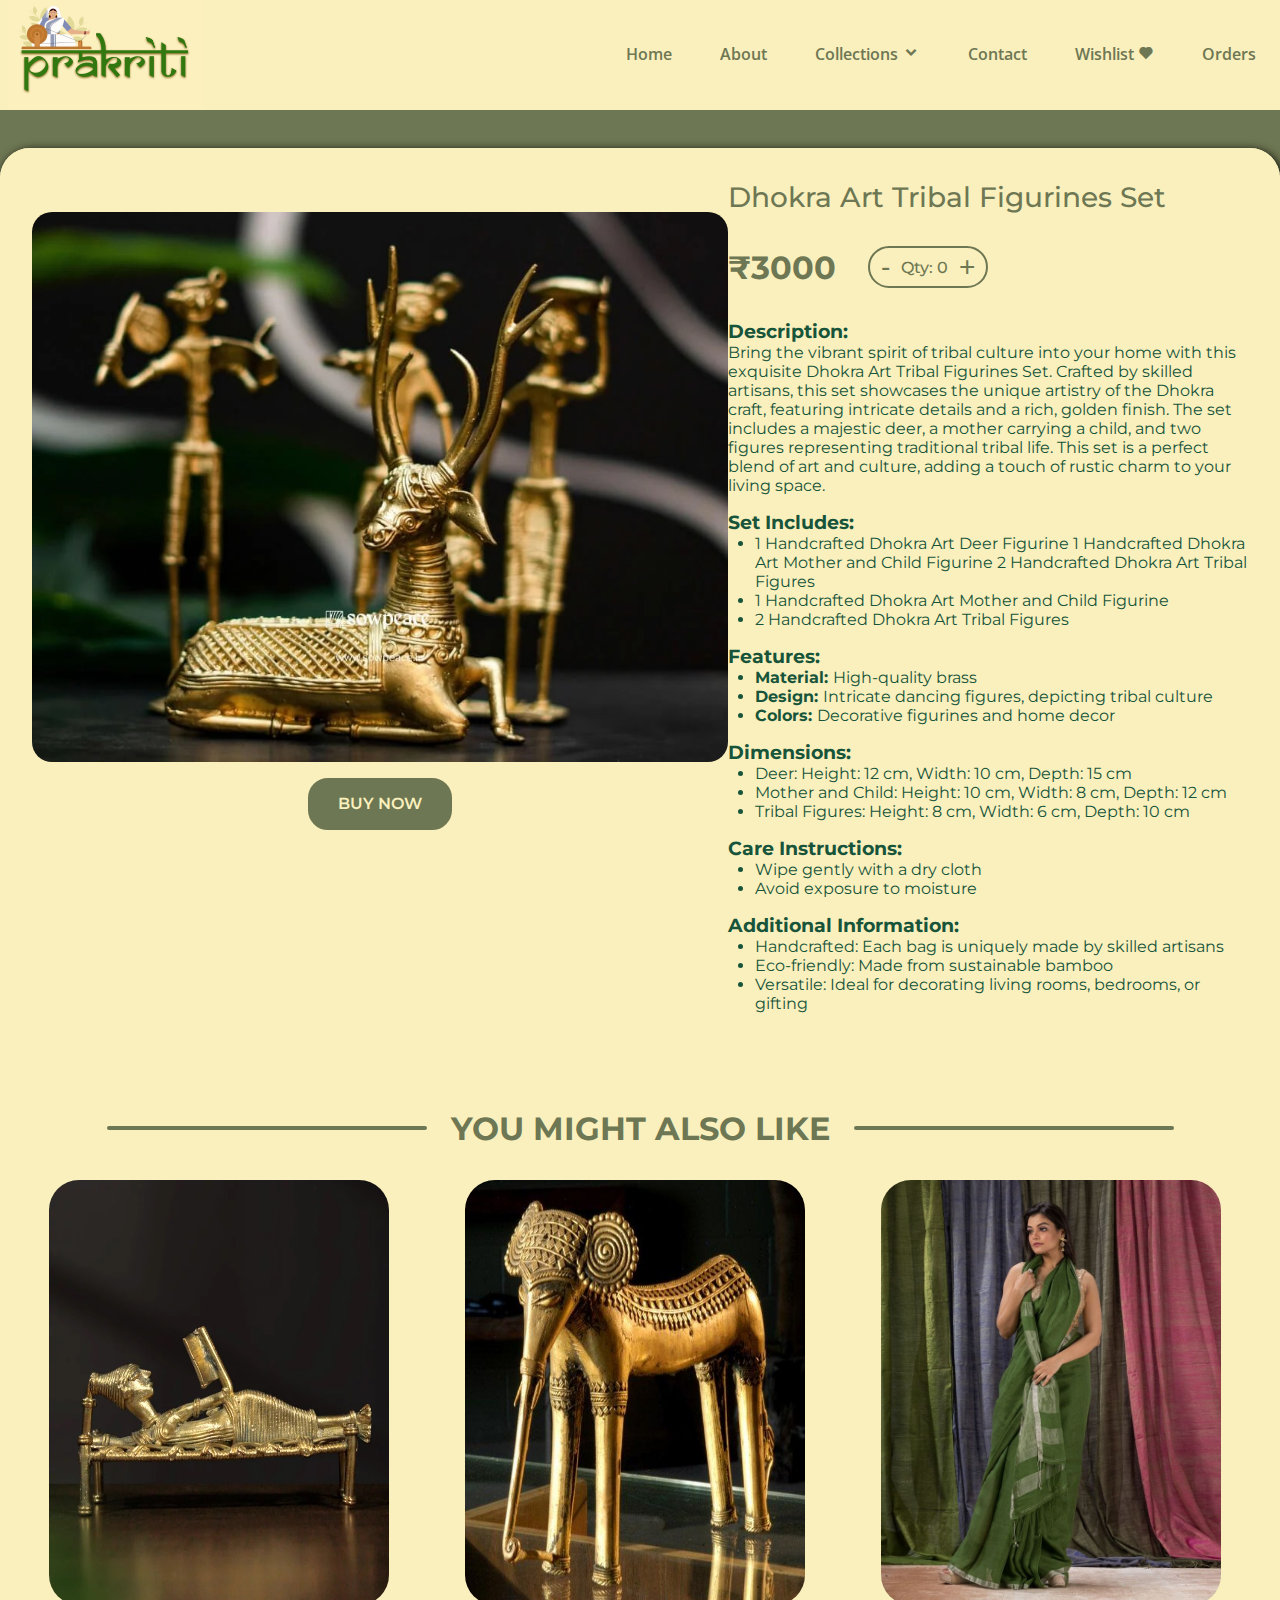
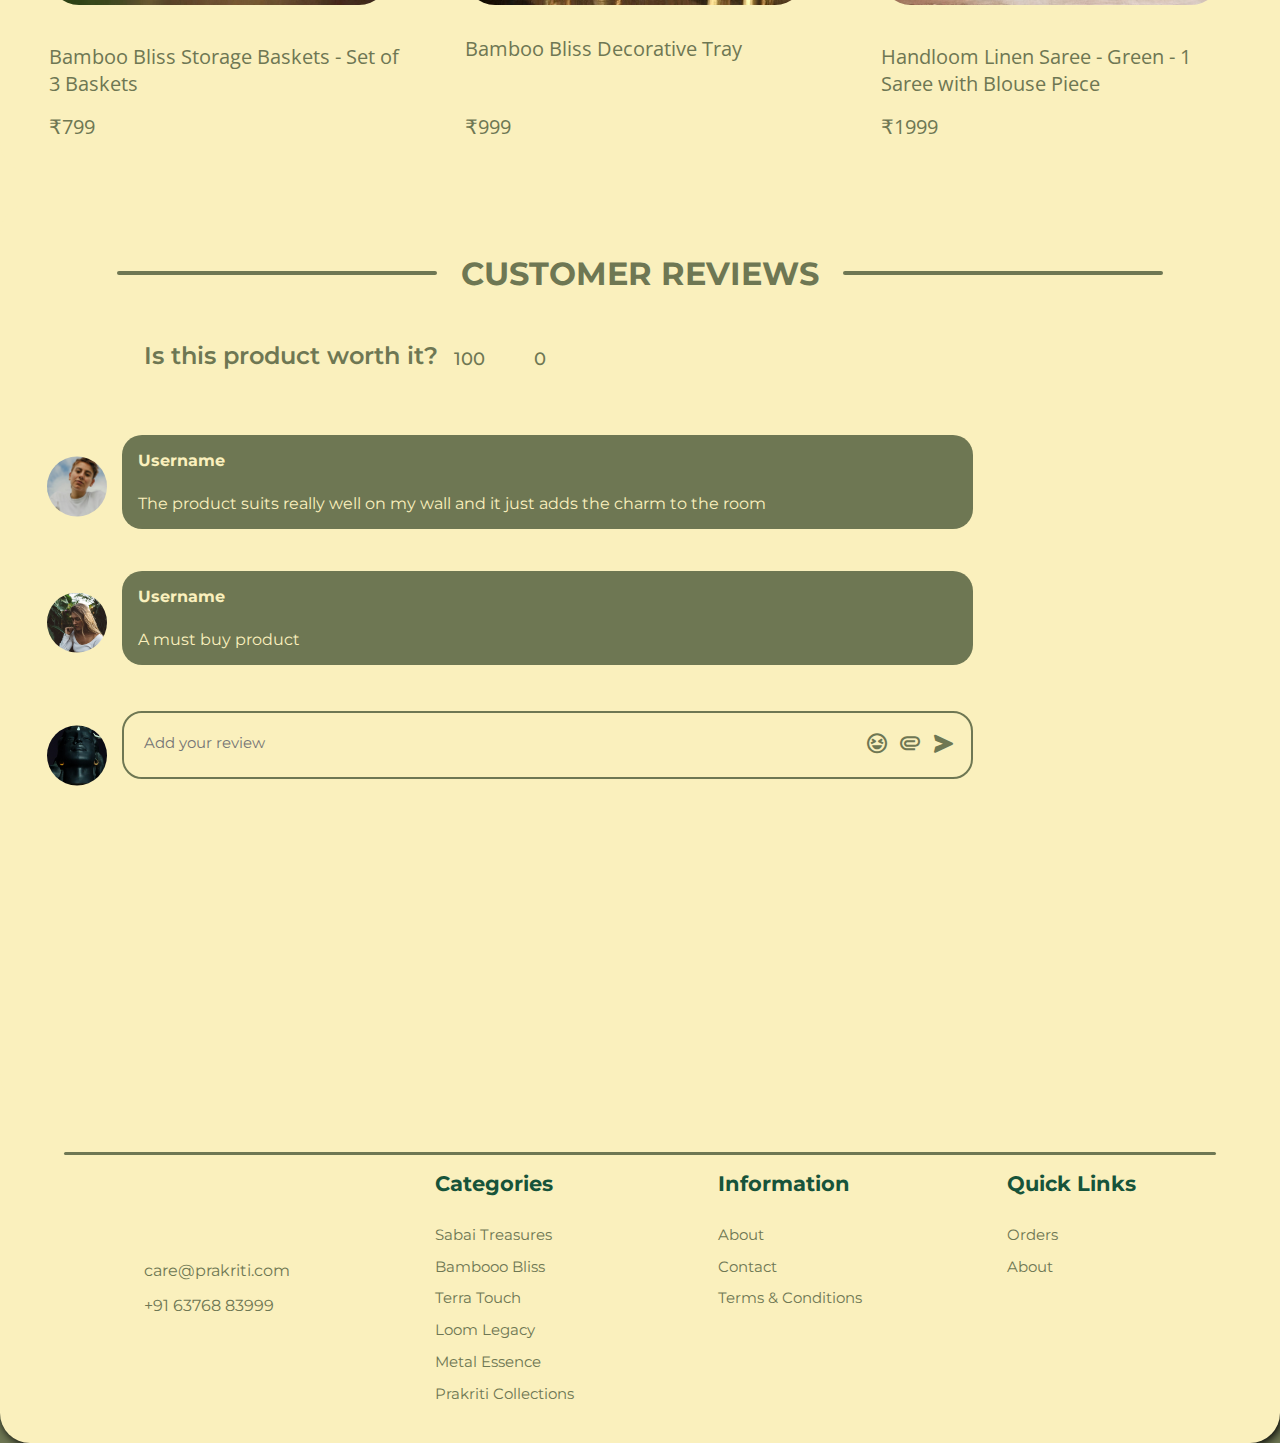
==== index.html @ 53748609 "file name changed" ====
<!DOCTYPE html>
<html lang="en">

<head>
    <meta charset="UTF-8">
    <meta name="viewport" content="width=device-width, initial-scale=1.0">
    <link href='https://unpkg.com/boxicons@2.1.4/css/boxicons.min.css' rel='stylesheet'>
    <link rel="stylesheet" href="https://cdnjs.cloudflare.com/ajax/libs/font-awesome/6.6.0/css/all.min.css"
        integrity="sha512-Kc323vGBEqzTmouAECnVceyQqyqdsSiqLQISBL29aUW4U/M7pSPA/gEUZQqv1cwx4OnYxTxve5UMg5GT6L4JJg=="
        crossorigin="anonymous" referrerpolicy="no-referrer" />
    <link rel="stylesheet" href="tribal-figurines-set.css">
    <title>Prakriti</title>
</head>

<body>
    <div class="navBar">
        <img src="prakriti-logo-img.png" class="prakriti-logo">




        <div id="menuToggle">
            <input type="checkbox" />

            <div id="menuOverlay"></div>

            <span></span>
            <span></span>
            <span></span>


            <ul id="menu">
                <a href="#">
                    <li>Home</li>
                </a>
                <a href="#">
                    <li>About</li>
                </a>
                <div class="collections-sidebar-menu">

                    <label for="touch">
                        <li>Collections<i class='bx bxs-chevron-down'></i></li>
                    </label>


                    <nav>

                        <input type="checkbox" id="touch">

                        <ul class="slide">
                            <a class="collections-redirect" href="#">
                                <li>
                                    <img src="sabai-treasures.png" class="collections-img">
                                    <div>Sabai Treasures</div>
                                </li>
                            </a>
                            <a class="collections-redirect" href="#">
                                <li>
                                    <img src="bamboo-bliss.png" class="collections-img">
                                    <div>Bamboo Bliss</div>
                                </li>
                            </a>
                            <a class="collections-redirect" href="#">
                                <li>
                                    <img src="terra-touch.png" class="collections-img">
                                    <div>Terra Touch</div>
                                </li>
                            </a>
                            <a class="collections-redirect" href="#">
                                <li>
                                    <img src="loom-legacy.png" class="collections-img">
                                    <div>Loom Legacy</div>
                                </li>
                            </a>
                            <a class="collections-redirect" href="#">
                                <li>
                                    <img src="metal-essence.png" class="collections-img">
                                    <div>Metal Essence</div>
                                </li>
                            </a>
                            <a class="collections-redirect" href="#">
                                <li>
                                    <img src="prakriti-collections.jpeg" class="collections-img">
                                    <div>Prakriti Collection</div>
                                </li>
                            </a>
                        </ul>

                    </nav>







                </div>
                <a href="#">
                    <li>Wishlist <i class='bx bxs-heart'></i></li>
                </a>
                <a href="#">
                    <li>Orders <i class="fa-solid fa-bag-shopping"></i></li>
                </a>
            </ul>
        </div>






        <div class="navbar-navigations">
            <div class="options home"><a href="#">Home</a></div>
            <div class="options about"><a href="#">About</a></div>
            <div class="options collections">



                <span>Collections</span>
                <i class='bx bxs-chevron-down'></i>
                <div class="dots" onclick="this.classList.toggle('active');">
                    <div class="shadow cut"></div>
                    <div class="container cut">
                        <div class="drop cut2"></div>
                    </div>
                    <div class="list">
                        <ul>
                            <a class="collections-redirect" href="#">
                                <li>
                                    <img src="sabai-treasures.png" class="collections-img">
                                    Sabai Treasures
                                </li>
                            </a>
                            <a class="collections-redirect" href="#">
                                <li>
                                    <img src="bamboo-bliss.png" class="collections-img">
                                    Bamboo Bliss
                                </li>
                            </a>
                            <a class="collections-redirect" href="#">
                                <li>
                                    <img src="terra-touch.png" class="collections-img">
                                    Terra Touch
                                </li>
                            </a>
                            <a class="collections-redirect" href="#">
                                <li>
                                    <img src="loom-legacy.png" class="collections-img">
                                    Loom Legacy
                                </li>
                            </a>
                            <a class="collections-redirect" href="#">
                                <li>
                                    <img src="metal-essence.png" class="collections-img">
                                    Metal Essence
                                </li>
                            </a>
                            <a class="collections-redirect" href="#">
                                <li>
                                    <img src="prakriti-collections.jpeg" class="collections-img">
                                    Prakriti Collection
                                </li>
                            </a>

                        </ul>
                    </div>
                </div>
                <div class="cursor" onclick="document.querySelector('.dots').classList.toggle('active');"></div>






            </div>
            <div class="options contact"><a href="#">Contact</a></div>
            <div class="options wishlist"><a href="#">Wishlist <i class='bx bxs-heart'></i></a></div>
            <div class="options orders"><a href="#">Orders</a></div>
        </div>
    </div>

    <div class="gap"></div>
    <div class="page">

        <div class="product-wrapper">
            <div class="product-img">
                <div class="image-icon">
                    <img src="img2.jpg">
                    <button id="heart-button-toggle" onclick="changeHeart()">
                        <i class='fa-regular fa-heart'></i>
                    </button>
                </div>
                <button class="buy-now-btn">BUY NOW <i class="fa-solid fa-cart-shopping"></i></button>
            </div>


            <div class="product-description">
                <h2>Dhokra Art Tribal Figurines Set

                </h2>
                <div class="description-begin">
                    <div class="price-quantity">
                        <h1>₹3000</h1>
                        <div class="counter">
                            <button id="decrease">-</button>
                            <span id="quantity">Qty: 0</span>
                            <button id="increase">+</button>
                        </div>
                    </div>
                </div>
                <div class="product-details">
                    <div class="description">
                        <h3>Description:</h3>
                        <p>Bring the vibrant spirit of tribal culture into your home with this exquisite Dhokra Art Tribal Figurines Set. Crafted by skilled artisans, this set showcases the unique artistry of the Dhokra craft, featuring intricate details and a rich, golden finish. The set includes a majestic deer, a mother carrying a child, and two figures representing traditional tribal life. This set is a perfect blend of art and culture, adding a touch of rustic charm to your living space.

                        </p>
                    </div>
                    <div class="set-includes">
                        <h3>Set Includes:</h3>
                        <p>
                        <ul>
                            <li>1 Handcrafted Dhokra Art Deer Figurine
                                1 Handcrafted Dhokra Art Mother and Child Figurine
                                2 Handcrafted Dhokra Art Tribal Figures
                                
                            </li>
                            <li>1 Handcrafted Dhokra Art Mother and Child Figurine
                                
                            </li>
                            <li>
                                2 Handcrafted Dhokra Art Tribal Figures
                                
                            </li>
                        </ul>
                        </p>
                    </div>
                    <div class="features">
                        <h3>Features:</h3>
                        <p>
                        <ul>
                            <li><b>Material: </b>High-quality brass
                            </li>
                            <li><b>Design: </b>Intricate dancing figures, depicting tribal culture
                            </li>
                            <li><b>Colors: </b>Decorative figurines  and home decor
                            </li>
                        </ul>
                        </p>
                    </div>
                    <div class="dimensions">
                        <h3>Dimensions:</h3>
                        <p>
                        <ul>
                            <li>Deer: Height: 12 cm, Width: 10 cm, Depth: 15 cm

                            </li>
                            <li>Mother and Child: Height: 10 cm, Width: 8 cm, Depth: 12 cm

                            </li>
                            <li>Tribal Figures: Height: 8 cm, Width: 6 cm, Depth: 10 cm

                            </li>
                        </ul>
                        </p>
                    </div>
                    <div class="instructions">
                        <h3>Care Instructions:</h3>
                        <p>
                        <ul>
                            <li>Wipe gently with a dry cloth</li>
                            <li>Avoid exposure to moisture</li>
                        </ul>
                        </p>
                    </div>
                    <div class="additional">
                        <h3>Additional Information:</h3>
                        <p>
                        <ul>
                            <li>Handcrafted: Each bag is uniquely made by skilled artisans</li>
                            <li>Eco-friendly: Made from sustainable bamboo</li>
                            <li>Versatile: Ideal for decorating living rooms, bedrooms, or gifting</li>
                        </ul>
                        </p>
                    </div>
                </div>
            </div>
        </div>
        <div class="you-might-also-like-wrapper">
            <div class="you-might-also-like-head">
                <div class="ymal-line1"></div>
                <div>
                    <h1>YOU MIGHT ALSO LIKE</h1>
                </div>
                <div class="ymal-line2"></div>
            </div>
            <div class="products">
                <figure>
                    <img src="img4.jpg" class="figcaption-img">
                    <figcaption>
                        <p class="description">
                            Bamboo Bliss Storage Baskets - Set of 3 Baskets
                        </p>
                        <p class="price">
                            ₹799
                        </p>
                    </figcaption>
                </figure>
                <figure>
                    <img src="img8.jpg" class="figcaption-img">
                    <figcaption>
                        <p class="description">
                            Bamboo Bliss Decorative Tray
                        </p>
                        <br>
                        <p class="price">
                            ₹999
                        </p>
                    </figcaption>
                </figure>
                <figure>
                    <img src="linen-saree.png" class="figcaption-img">
                    <figcaption>
                        <p class="description">
                            Handloom Linen Saree - Green - 1 Saree with Blouse Piece
                        </p>
                        <p class="price">
                            ₹1999
                        </p>
                    </figcaption>
                </figure>
                <!-- <figure>
                <img src="img3.png" class="figcaption-img">
                <figcaption>
                    <p class="description">
                        Handloom Linen Saree - Green - 1 Saree with Blouse Piece
                    </p>
                    <p class="price">
                        ₹1,999
                    </p>
                </figcaption>
            </figure>
            <figure>
                <img src="img3.png" class="figcaption-img">
                <figcaption>
                    <p class="description">
                        Sabai Grass Hanging Plant Holder
                    </p>
                    <p class="price">
                        ₹699
                    </p>
                </figcaption>
            </figure> -->

            </div>

        </div>

        <div class="customer-reviews-wrapper">
            <div class="customer-reviews-head">
                <div class="cr-line1"></div>
                <div>
                    <h1>CUSTOMER REVIEWS</h1>
                </div>
                <div class="cr-line2"></div>
            </div>
            <div class="feedback">
                <h2>Is this product worth it?</h2>
                <span class="thumbs-up">
                    <i id="thumbs-up-icon" class="fa-regular fa-thumbs-up"></i>
                    <span id="thumbs-up-count" class="count">100</span>
                </span>
                <span class="thumbs-down">
                    <i id="thumbs-down-icon" class="fa-regular fa-thumbs-down"></i>
                    <span id="thumbs-down-count" class="count">0</span>
                </span>
            </div>
            <div class="review-container">
                <div id="posts">
                    <div class="post">
                        <img src="person1.jpeg">
                        <div class="review">
                            <div class="username"><b>Username</b></div>
                            <div class="review-text">
                                The product suits really well on my wall and it just adds the charm to the room
                            </div>
                        </div>
                    </div>
                    <div class="post">
                        <img src="person2.jpeg">
                        <div class="review">
                            <div class="username"><b>Username</b></div>
                            <div class="review-text">
                                A must buy product
                            </div>
                        </div>
                    </div>

                </div>
            </div>

            <div class="textarea">
                <img src="person3.jpeg">
                <div class="post-button" onkeypress="">
                    <textarea id="newReview" onkeypress="handleKeyPress(event)" placeholder="Add your review"></textarea>
                    <div class="textarea-controls">
                        <i class='bx bx-laugh'></i>
                        <i class='bx bx-paperclip'></i>
                        <i class='bx bxs-send' onclick="postReview()"></i>
                    </div>
                </div>
            </div>
        </div>

        <div class="line-before-footer"></div>

        <div class="footer-wrapper">
            <div class="footer-contact">
                <div class="email">
                    <i class='fa-solid fa-envelope'></i>
                    <span>care@prakriti.com</span>
                </div>
                <div class="phone-number">
                    <i class='fa-solid fa-phone'></i>
                    +91 63768 83999
                </div>
            </div>
            <div class="footer-categories-wrapper footer-head">
                <h3>Categories</h3>
                <div style="height: 0.2rem;"></div>
                <div class="categories"><a href="#">Sabai Treasures</a></div>
                <div class="categories"><a href="#">Bambooo Bliss</a></div>
                <div class="categories"><a href="#">Terra Touch</a></div>
                <div class="categories"><a href="#">Loom Legacy</a></div>
                <div class="categories"><a href="#">Metal Essence</a></div>
                <div class="categories"><a href="#">Prakriti Collections</a></div>
            </div>
            <div class="footer-information-wrapper footer-head">
                <h3>Information</h3>
                <div style="height: 0.2rem;"></div>
                <div class="information"><a href="#">About</a></div>
                <div class="information"><a href="#">Contact</a></div>
                <div class="information"><a href="#">Terms & Conditions</a></div>
            </div>
            <div class="footer-quick-links-wrapper footer-head">
                <h3>Quick Links</h3>
                <div style="height: 0.2rem;"></div>
                <div class="quick-links"><a href="#">Orders</a></div>
                <div class="quick-links"><a href="#">About</a></div>
            </div>
    </div>
    </div>


























    <script>


        let thumbsUpCount = 100;
        let thumbsDownCount = 0;
        let thumbsUpClicked = false;
        let thumbsDownClicked = false;

        document.getElementById('thumbs-up-icon').addEventListener('click', () => {
            if (!thumbsUpClicked) {
                thumbsUpCount++;
                thumbsUpClicked = true;
                document.getElementById('thumbs-up-icon').className = 'fa-solid fa-thumbs-up';
                document.getElementById('thumbs-up-count').textContent = thumbsUpCount;

                if (thumbsDownClicked) {
                    thumbsDownCount--;
                    thumbsDownClicked = false;
                    document.getElementById('thumbs-down-icon').className = 'fa-regular fa-thumbs-down';
                    document.getElementById('thumbs-down-count').textContent = thumbsDownCount;
                }
            }
            else {
                thumbsUpCount--;
                thumbsUpClicked = false;
                document.getElementById('thumbs-up-icon').className = 'fa-regular fa-thumbs-up';
                document.getElementById('thumbs-up-count').textContent = thumbsUpCount;
            }

        });

        document.getElementById('thumbs-down-icon').addEventListener('click', () => {
            if (!thumbsDownClicked) {
                thumbsDownCount++;
                thumbsDownClicked = true;
                document.getElementById('thumbs-down-icon').className = 'fa-solid fa-thumbs-down';
                document.getElementById('thumbs-down-count').textContent = thumbsDownCount;

                if (thumbsUpClicked) {
                    thumbsUpCount--;
                    thumbsUpClicked = false;
                    document.getElementById('thumbs-up-icon').className = 'fa-regular fa-thumbs-up';
                    document.getElementById('thumbs-up-count').textContent = thumbsUpCount;
                }
            }
            else {
                thumbsDownCount--;
                thumbsDownClicked = false;
                document.getElementById('thumbs-down-icon').className = 'fa-regular fa-thumbs-down';
                document.getElementById('thumbs-down-count').textContent = thumbsDownCount;
            }
        });


        function myFunction(x) {
            bigNavBar = document.querySelector(".navbar-navigations");

            if (x.matches) {
                bigNavBar.remove();
            }
        }

        var x = window.matchMedia("(max-width: 880px)")

        myFunction(x);

        x.addEventListener("change", function () {
            myFunction(x);
        });



        function loadMore() {
            var caughtUpMessage = document.querySelector(".load-more-message");
            caughtUpMessage.style.display = 'block';
            caughtUpMessage.style.position = 'fixed';
            caughtUpMessage.style.left = '50%';
            caughtUpMessage.style.top = '10%';
            caughtUpMessage.style.transform = 'translate(-50%, -50%)';

            setTimeout(function () {
                caughtUpMessage.style.display = 'none';
            }, 5000);

        }

        const decreaseButton = document.getElementById('decrease');
        const increaseButton = document.getElementById('increase');
        const quantitySpan = document.getElementById('quantity');
        let quantity = 0;

        decreaseButton.addEventListener('click', () => {
            if (quantity > 0) {
                quantity--;
                quantitySpan.textContent = `Qty: ${quantity}`;
            }
        });

        increaseButton.addEventListener('click', () => {
            quantity++;
            quantitySpan.textContent = `Qty: ${quantity}`;
        });


        function changeHeart() {
            let heartButton = document.getElementById("heart-button-toggle");
            heartButton.innerHTML = heartButton.innerHTML.includes("fa-regular") ?
                "<i class='fa-solid fa-heart' style='color: #fff;'></i>" :
                "<i class='fa-regular fa-heart'></i>";
        }



        function postReview() {
            var newReviewText = document.getElementById('newReview').value.trim();
            if (newReviewText !== "") {
                var newReviewDiv = document.createElement('div');
                var newReviewDiv2 = document.createElement('div');
                var newReviewDiv3 = document.createElement('div');
                var newReviewDiv4 = document.createElement('div');
                var newReviewImg = document.createElement('img');

                newReviewDiv3.innerHTML = "<b>Username</b>";
                newReviewImg.src = "person3.jpeg";

                newReviewDiv4.textContent = newReviewText;
                newReviewDiv.classList.add('review');
                newReviewDiv2.classList.add('post');
                newReviewDiv3.classList.add('username');
                newReviewDiv4.classList.add('review-text');

                newReviewDiv.appendChild(newReviewDiv3);
                newReviewDiv.appendChild(newReviewDiv4);
                newReviewDiv2.appendChild(newReviewImg);
                newReviewDiv2.appendChild(newReviewDiv);

                document.getElementById('posts').appendChild(newReviewDiv2);
                document.getElementById('newReview').value = "";
            }
        }

        function handleKeyPress(event) {
            if (event.key === 'Enter') {
                event.preventDefault(); // Prevent the default action of the Enter key (which is to create a new line)
                postReview();
            }
        }
    </script>

</body>

</html>
---- tribal-figurines-set.css ----
@import url('https://fonts.googleapis.com/css2?family=Montserrat:ital,wght@0,100..900;1,100..900&family=Open+Sans:ital,wght@0,300..800;1,300..800&family=Poppins:ital,wght@0,100;0,200;0,300;0,400;0,500;0,600;0,700;0,800;0,900;1,100;1,200;1,300;1,400;1,500;1,600;1,700;1,800;1,900&display=swap');


* {
    margin: 0;
    padding: 0;
    box-sizing: border-box;
}

body {
    background-color: #6E7753;
    height: 100vh;
    width: 100%;
}

.navBar .prakriti-logo {
    margin-left: 0.5rem;
    width: 194px;
    height: 110px;
}

.navBar {
    background-color: #FAF0BD;
    display: flex;
    justify-content: space-between;
}

.navBar .navbar-navigations {
    display: block;
    margin: 1.5rem;
    display: flex;
    flex-direction: row;
    gap: 3rem;
}

.options {
    padding: 1.2rem 0;
    text-align: center;
    font-family: "Open Sans";
    font-size: 16px;
    font-style: normal;
    font-weight: 600;
    line-height: normal;
    color: #6E7753;
}

.options a {
    text-decoration: none;
    color: #6E7753;
}

.options .collections {
    display: flex;
}

.bxs-chevron-down {
    font-size: large;
    position: relative;
}

.dots {
    display: flex;
    position: relative;
    width: min-content;
}

.cut {
    clip-path: polygon(49.94543% 0%, 49.146605% 0.56499168%, 47.908524% 1.8619327%, 46.53612% 3.2937721%, 45.334324% 4.2634587%, 44.449473% 4.6785326%, 43.75% 4.8902239%, 43.123985% 4.967017%, 42.459505% 4.9773959%, 32.434877% 4.9773959%, 22.41025% 4.9773959%, 12.385622% 4.9773959%, 2.3609941% 4.9773959%, 1.7494639% 5.0755373%, 0.9648305% 5.3952797%, 0.28803037% 5.9746007%, 0% 6.8514776%, 0% 29.608196%, 0% 52.364914%, 0% 75.121632%, 0% 97.87835%, 0.17916238% 98.658483%, 0.67451585% 99.313006%, 1.4228599% 99.763343%, 2.3609941% 99.930917%, 25.989505% 99.930917%, 49.618015% 99.930917%, 73.246526% 99.930917%, 96.875036% 99.930917%, 97.979739% 99.839309%, 98.960507% 99.515581%, 99.662509% 98.886379%, 99.930917% 97.87835%, 99.930917% 75.233185%, 99.930917% 52.588019%, 99.930917% 29.942854%, 99.930917% 7.2976888%, 99.75287% 6.3432143%, 99.283323% 5.6113835%, 98.619164% 5.1426321%, 97.857283% 4.9773959%, 87.768866% 4.9773959%, 77.680448% 4.9773959%, 67.592031% 4.9773959%, 57.503614% 4.9773959%, 56.936197% 4.9640164%, 56.17412% 4.8766449%, 55.305914% 4.6444314%, 54.420113% 4.1965263%, 53.323874% 3.214925%, 51.989005% 1.8085795%, 50.75102% 0.54707587%);
}

.cut2 {
    clip-path: polygon(49.94543% 0%, 49.631999% 0.12564846%, 49.187804% 0.4688613%, 48.640661% 0.97903993%, 48.018387% 1.605585%, 47.3488% 2.2978983%, 46.659716% 3.0053809%, 45.978952% 3.6774339%, 45.334324% 4.2634587%, 42.618384% 6.7500473%, 39.935164% 8.743094%, 37.227225% 10.296864%, 34.437125% 11.465622%, 31.507425% 12.303633%, 28.380682% 12.865161%, 24.999456% 13.204473%, 21.306307% 13.375833%, 18.127097% 13.266869%, 14.650937% 13.191619%, 11.100005% 13.527542%, 7.6964784% 14.652097%, 4.6625364% 16.942746%, 2.2203573% 20.776948%, 0.5921189% 26.532164%, 0% 34.585852%, 0% 39.201516%, 0% 43.81718%, 0% 48.432844%, 0% 53.048507%, 0% 57.664171%, 0% 62.279835%, 0% 66.895499%, 0% 71.511163%, 0.37122067% 75.655781%, 1.506588% 80.247442%, 3.4386599% 84.97803%, 6.1999946% 89.539433%, 9.8231496% 93.623537%, 14.340684% 96.922228%, 19.785154% 99.127392%, 26.189119% 99.930917%, 33.206023% 99.598265%, 38.745175% 98.670068%, 43.261202% 97.250968%, 47.208726% 95.445606%, 51.042372% 93.358623%, 55.216765% 91.094659%, 60.186528% 88.758356%, 66.406286% 86.454354%, 72.757944% 85.114156%, 78.860888% 84.911615%, 84.53075% 85.376904%, 89.58316% 86.040195%, 93.833751% 86.431657%, 97.098153% 86.081462%, 99.191998% 84.519782%, 99.930917% 81.276787%, 99.930917% 74.373149%, 99.930917% 67.469512%, 99.930917% 60.565874%, 99.930917% 53.662237%, 99.930917% 46.7586%, 99.930917% 39.854963%, 99.930917% 32.951325%, 99.930917% 26.047688%, 99.483948% 23.602291%, 98.249148% 21.274547%, 96.385677% 19.128688%, 94.052694% 17.228949%, 91.409359% 15.639561%, 88.614834% 14.424756%, 85.828276% 13.648769%, 83.208846% 13.375833%, 79.780489% 13.234012%, 76.02116% 12.843221%, 72.072026% 12.184289%, 68.074254% 11.238045%, 64.16901% 9.9853175%, 60.497461% 8.4069355%, 57.200773% 6.4837289%, 54.420113% 4.1965263%, 53.612432% 3.3746811%, 52.867835% 2.5981691%, 52.190258% 1.8867921%, 51.583637% 1.260352%, 51.051908% 0.73865107%, 50.599007% 0.34149057%, 50.228869% 0%);
}

.container {
    display: flex;
    height: 390px;
    justify-content: center;
    user-select: none;
    /* left: 50%; */
    /* overflow: hidden; */
    position: absolute;
    transform: translateX(-22%);
    transition: transform 300ms cubic-bezier(0.4, 0.0, 0.2, 1);
    width: 280px;
    visibility: hidden;
}

.dot {
    height: 10px;
    /* margin-right: 5px; */
    width: 10px;
}

.dot:last-child {
    margin-right: 0;
}

.drop {
    background-color: #FAF0BD;
    /* transform: translateX(-25%); */
    /* border-radius: 1.2px; */
    height: 5px;
    transform: translateY(5px);
    transition: transform 300ms cubic-bezier(0.4, 0.0, 0.2, 1);
    width: 5px;
}

.shadow {
    background-image: url([data-uri]);
    /* height: 390px; */
    justify-content: center;
    /* left: 50%; */
    opacity: 0;
    position: absolute;
    transform: translateX(-22%) translateY(0px);
    transition: opacity 150ms cubic-bezier(0.4, 0.0, 0.2, 1);
    /* width: 325px; */
}

.list {
    left: 50%;
    position: absolute;
    top: 0;
    width: 0;
    height: 0;
}

.list ul {
    text-align: left;
    height: 0px;
    margin: 0;
    padding: 0;
}

.list li {
    opacity: 0;
    /* align-items: center; */
    display: flex;
    font-size: 15px;
    gap: 20px;
    height: 0px;
    width: 0;

    color: #FAF0BD;
    list-style: none;
    border-radius: 20px;
    transition: opacity 100ms cubic-bezier(0.4, 0.0, 0.2, 1);
    /* user-select: none; */
    /* -moz-user-select: none; */
}

.list li:hover {
    background: #fcf0b6;
    box-shadow: 0px 0px 10px #ffffff;
}

.dots.active .container {
    visibility: visible;
    transform: translateX(-22%) translateY(20px);
}

.dots.active .drop {
    transform: translateY(212px) scale(108);
    background-color: #f5e598;
}

.dots.active .list li {
    display: flex;
    align-items: center;
    opacity: 1;
    color: #6E7753;
    height: 50px;
    margin: 0.5rem 17%;
    width: fit-content;
    cursor: pointer;
    transition: opacity 200ms 100ms cubic-bezier(0.4, 0.0, 0.2, 1);
}

.dots.active .list {
    transform: translateX(-26%);
    top: 40px;
    height: fit-content;
    width: 325px;
}

.dots.active .list ul {
    height: 390px;
    padding: 0;
}

.dots.active .container {
    height: 390px;
}

.dots.active .list li:nth-child(2) {
    transition-delay: 150ms;
}

.dots.active .list li:nth-child(3) {
    transition-delay: 250ms;
}

.dots.active .list li:nth-child(4) {
    transition-delay: 350ms;
}

.dots.active .list li:nth-child(5) {
    transition-delay: 450ms;
}

.dots.active .list li:nth-child(6) {
    transition-delay: 550ms;
}

.dots.active .shadow {
    opacity: 1;
    transition: opacity 150ms 150ms cubic-bezier(0.4, 0.0, 0.2, 1);
}

.cursor {
    -webkit-tap-highlight-color: transparent;
    cursor: pointer;
    height: 40px;
    position: absolute;
    top: 25px;
    width: 110px;
}

li img {
    width: 0px;
    height: 0px;
    border-radius: 50%;
}

.dots.active li img {
    width: 45px;
    height: 45px;
}


#menuToggle {
    display: none;
    visibility: none;
}

.gap{
    width: 100%;
    height: 2.4rem;
    background-color: #6E7753;
}

.product-wrapper{
    font-family: Montserrat;
    background-color: #FAF0BD;
    border-radius: 30px;
    display: grid;
    grid-template-columns: repeat(2, 1fr);
    padding: 2rem;
}

.product-img .buy-now-btn{
    width: 9rem;
    height: 3.2rem;
    border-radius: 20px;
    border: 2px solid #6E7753;
    background-color: #6E7753;
    font-weight: 600;
    font-size: 16px;
    color: #FAF0BD;
    font-family: Montserrat;
}

.buy-now-btn i{
    color: #FAF0BD;
}
.buy-now-btn:hover i{
    color: #6E7753;
}

.product-img .buy-now-btn:hover {
    color: #6E7753;
    background-color: #FAF0BD;
    cursor: pointer;
    transition: background-color 300ms ease-in-out;
}

.product-img {
    display: flex;
    flex-direction: column;
    align-items: center;
    gap: 1rem;
}


.image-icon img{
    margin-top: 2rem;
    height: 550px;
    border-radius: 20px;
}

.counter{
    width: 7.5rem;
    height: 2.6rem;
    border: 2px solid #6E7753;
    border-radius: 30px;
    display: flex;
    justify-content: space-evenly;
    align-items: center;
}

.counter button{
    border: none;
    user-select: none;
    border-radius: 50%;
    background-color: #FAF0BD;
    color: #6E7753;
    font-weight: 500;
    font-size: 28px;
    cursor: pointer;
}



.counter span{
    font-weight: 500;
    font-size: 16px;
    user-select: none;
}

.product-description{
    color: #6E7753;
    display: flex;
    flex-direction: column;
    gap: 2rem;

}
.product-description h2{
    font-weight: 500;
    font-size: 28px;
}

.price-quantity{
    display: flex;
    /* justify-content: center; */
    align-items: center;
    gap: 2rem;
}

.product-details{
    color: #17543A;
    display: flex;
    flex-direction: column;
    gap: 1rem;
}




.product-details li{
    margin-left: 1.7rem;
}

.fa-heart{
    position: relative;
    left: 153px;
    top: -45px;
    font-size: 37px;
    color: #FAF0BD;
    cursor: pointer;
}

.fa-solid{
    color: #fff;
}

#heart-button-toggle{
    background-color: none;
    border: none;
    width: 0px;
    height: 0px;
}

.image-icon{
    display: flex;
    flex-direction: column;
    justify-content: center;
    align-items: center;
}



.products .description,
.products .price {
    color: #6E7753;
    font-size: 20px;
    font-family: 'Open Sans';
    font-weight: 400;
    word-wrap: break-word
}

.figcaption-img {
    width: 340px;
    height: 425px;
    border-radius: 30px;
}

.products {
    width: 100%;
    display: flex;
    flex-flow: nowrap;
    overflow: hidden;
    gap: 2rem;
}

figure {
    display: flex;
    flex-direction: column;
    gap: 0.5rem;
    height: 35rem;
    justify-content: space-between;
    width: 350px;
    margin: 2rem 0;
    margin: auto;
}

figure figcaption{
    display: flex;
    flex-direction: column;
    gap: 1rem;
    justify-content: space-between;
}

.all-products button {
    width: 10rem;
    height: 3.5rem;
    border-radius: 20px;
    border: 2px solid #6E7753;
    background-color: #FAF0BD;
    font-weight: 600;
    font-size: 16px;
    color: #6E7753;
    font-family: Montserrat;
    /* transition: color 0s 100ms ease-in-out; */
}

.all-products button:hover {
    color: #FAF0BD;
    background-color: #6E7753;
    cursor: pointer;
    transition: background-color 300ms ease-in-out;
}

.you-might-also-like-wrapper{
    /* height: 100; */
    padding: 2rem;
    margin-top: 2rem;
    /* margin-bottom: 4rem; */
    border-radius: 30px;
    background-color: #FAF0BD;
    font-family: Montserrat;
}

.you-might-also-like-head{
    margin-bottom: 2rem;
    color: #6E7753;
    display: flex;
    justify-content: center;
    align-items: center;
    gap: 1.5rem;
}

.customer-reviews-wrapper{
    min-height: 100vh;
    padding: 0.1rem 2rem;
    margin-top: 2rem;
    border-radius: 30px;
    background-color: #FAF0BD;
    font-family: Montserrat;
}

.customer-reviews-head{
    margin: 3rem 0;
    color: #6E7753;
    display: flex;
    justify-content: center;
    align-items: center;
    gap: 1.5rem;
}

.ymal-line1, .ymal-line2 {
    height: 4px;
    width: 20rem;
    background-color: #6E7753;
    border-radius: 20px;
}
.cr-line1, .cr-line2 {
    height: 4px;
    width: 20rem;
    background-color: #6E7753;
    border-radius: 20px;
}

.feedback{
    display: flex;
    gap: 1rem;
    align-items: center;
    user-select: none;
}

.feedback h2{
    margin-left: 7rem;
    font-weight: 600;
    color: #6E7753;
}
.feedback span{
    width: 4rem;
    font-size: 18px;
    font-weight: 500;
    color: #6E7753;
}

#thumbs-up-icon{
    font-size: 25px;
    cursor: pointer;
    color: #17543A;
}
#thumbs-down-icon{
    font-size: 25px;
    cursor: pointer;
    color: #17543A;
}

.page{
    background-color: #FAF0BD;
    border-radius: 30px;
    box-shadow: 2px 2px 10px #000;
    /* height: 200vh; */
}

.review-container {
    font-family: Montserrat;
    width: 100%;
    margin: 3rem 0;
    margin-bottom: 20px;
}

.review-container img,
.textarea img{
    width: 90px;
    clip-path: circle(30px);
    overflow: hidden;
    position: relative;
}
.review {
    background: #6E7753;
    display: flex;
    flex-direction: column;
    gap: 1.5rem;
    width: 70%;
    padding: 1rem 1rem;
    margin-bottom: 10px;
    border-radius: 20px;
    color: #FAF0BD;
}
textarea {
    font-family: Montserrat;
    width: 70%;
    height: 4rem;
    font-size: 15px;
    display: flex;
    border: none;
    border-radius: 20px;
    padding: 20px;
    justify-content: center;
    align-items: center;
    background-color: #FAF0BD;
    resize: none;
    outline: none;
    color: #6E7753;
}

.textarea{
    width: 100%;
    display: flex;
}

.post-button {
    display: flex;
    align-items: center;
    justify-content: space-between;
    cursor: pointer;
    height: min-content;
    background-color: #FAF0BD;
    border: 2px solid #6E7753;
    border-radius: 20px;
    width: 70%;
}

.post-button i {
    font-size: 24px;
    margin-left: 5px;
    color: #6E7753;
}
.post-button bx-laugh {
    font-size: 24px;
    margin-left: 5px;
    transform: rotate(-45deg);
}

.textarea-controls{
    margin-right: 1rem;
}

#posts{
    display: flex;
    flex-direction: column;
}

.post{
    display: flex;
    align-items: center;
    gap: 0rem;
    margin: 1rem 0;
}

.line-before-footer{
    height: 3px;
    width: 90%;
    margin: auto;
    background-color: #6E7753;
    border-radius: 50px;
    margin: 3rem auto 1rem auto;
}

.footer-wrapper{
    font-family: Montserrat;
    display: flex;
    justify-content: space-evenly;
    /* align-items: center; */
    padding: 0rem 0 2.5rem 0;
}

.footer-wrapper a{
    text-decoration: none;
    color: #6E7753;
    font-size: 15px;
}

.footer-wrapper h3{
    font-size: 21px;
    color: #17543A;
}

.footer-wrapper i{
    color: #6E7753;
    font-size: 20px;
}

.footer-head{
    display: flex;
    flex-direction: column;
    gap: 0.8rem;
}

.footer-contact{
    display: flex;
    flex-direction: column;
    justify-content: center;
    gap: 0.7rem;
    color: #6E7753;
    font-weight: 400;
}










































@media (max-width: 880px) {

    .navBar {
        justify-content: space-between;
    }

    #menuToggle {
        height: 100%;
        font-family: Montserrat;
        display: block;
        visibility: visible;
        position: relative;
        top: 2.5rem;
        right: 0rem;
        padding-right: 0.5rem;
        z-index: 1;
        -webkit-user-select: none;
        user-select: none;

    }

    #menuToggle a {
        text-decoration: none;
        color: #232323;
        transition: color 0.3s ease;
    }

    #menuToggle input {
        display: block;
        width: 40px;
        height: 32px;
        position: absolute;
        top: -7px;
        left: -5px;
        cursor: pointer;
        opacity: 0;
        z-index: 2;
        -webkit-touch-callout: none;
    }

    #menuToggle span {
        display: block;
        width: 33px;
        height: 4px;
        margin-bottom: 5px;
        position: relative;
        background: #000000;
        border-radius: 3px;
        z-index: 1;
        transform-origin: 4px 0px;
        transition: transform 0.5s cubic-bezier(0.77, 0.2, 0.05, 1.0),
            background 0.5s cubic-bezier(0.77, 0.2, 0.05, 1.0),
            opacity 0.55s ease;
    }

    #menuToggle span:first-child {
        transform-origin: 0% 0%;
    }

    #menuToggle span:nth-last-child(2) {
        transform-origin: 0% 100%;
    }

    #menuToggle input:checked~span {
        opacity: 1;
        transform: rotate(45deg) translate(-2px, -1px);
        background: #232323;
    }

    #menuToggle input:checked~span:nth-last-child(3) {
        opacity: 0;
        transform: rotate(0deg) scale(0.2, 0.2);
    }

    #menuToggle input:checked~span:nth-last-child(2) {
        transform: rotate(-45deg) translate(0, -1px);
    }

    #menuOverlay {
        display: none;
        position: fixed;
        top: 0;
        left: 0;
        width: 100%;
        height: 100%;
        background: rgba(0, 0, 0, 0.5);
        z-index: -1;
    }

    #menuToggle input:checked~#menuOverlay {
        display: block;
    }



    #menu {
        position: absolute;
        right: 0;
        top: 3rem;
        width: 290px;
        /* margin: -100px 0 0 -50px; */
        padding: 20px;
        /* padding-top: 125px; */
        background: #FAF0BD;
        list-style-type: none;
        -webkit-font-smoothing: antialiased;
        opacity: 0;
        /* display: none; */
        visibility: hidden;
        transition: opacity 0.5s cubic-bezier(0.77, 0.2, 0.05, 1.0);
    }

    #menu li {
        border-radius: 10px;
        cursor: pointer;
        /* color: #6E7753; */
        padding: 10px 20px;
        font-size: 22px;
    }

    #menuToggle input:checked~#menu {
        visibility: visible;
        /* transform: none; */
        opacity: 1;
        /* display: block; */
    }

    #menu input:checked~span {
        /* transform: none; */
        opacity: 1;
    }


    .collections-sidebar-menu a {
        text-decoration: none;
        color: #2d2f31;
    }


    .collections-sidebar-menu nav {
        cursor: pointer;
        background: #FAF0BD;
    }

    .collections-sidebar-menu span {
        padding: 30px;
        background: #FAF0BD;
        color: #2d2f31;
        font-size: 1.2em;
        font-variant: small-caps;
        cursor: pointer;
        display: block;
        z-index: 100;
    }

    .collections-sidebar-menu span::after {
        float: right;
        right: 10%;
        z-index: 100;
    }

    .slide {
        /* clear: both; */
        width: 100%;
        height: 0px;
        overflow: hidden;
        transition: height .4s ease;
    }

    .slide li {
        display: flex;
        align-items: center;
        gap: 7px;
    }

    .slide li div {
        font-size: 17px;
    }

    .collections-sidebar-menu li:hover {
        background: #ffec8f;
        box-shadow: 0px 0px 10px #ffffff;
    }

    #menu a li:hover {
        background: #ffec8f;
        box-shadow: 0px 0px 10px #ffffff;
    }

    #touch {
        position: absolute;
        opacity: 0;
        height: 0px;
    }

    #touch:checked+.slide {
        height: 440px;
    }

    .collections-sidebar-menu .bxs-chevron-down {
        font-size: 20px;
    }

    .slide img{
        width: 45px;
        height: 45px;
    }

}
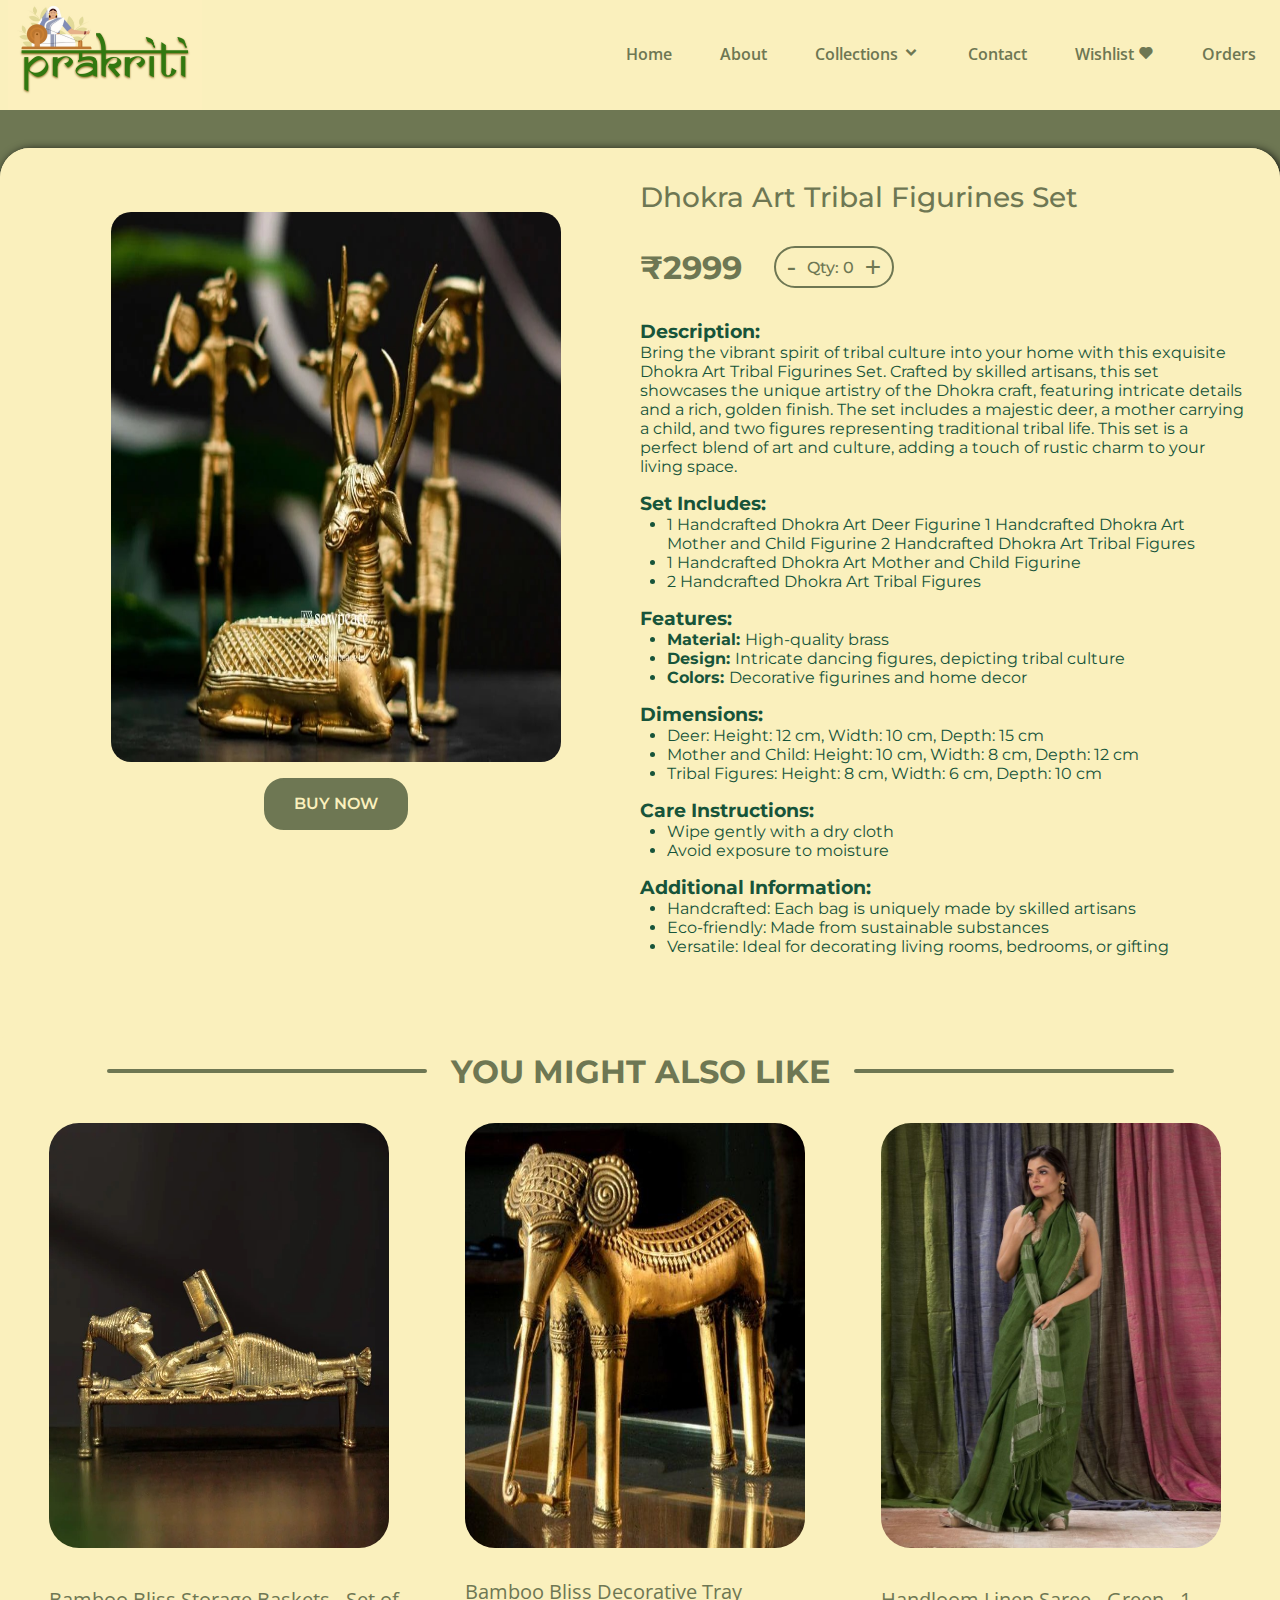
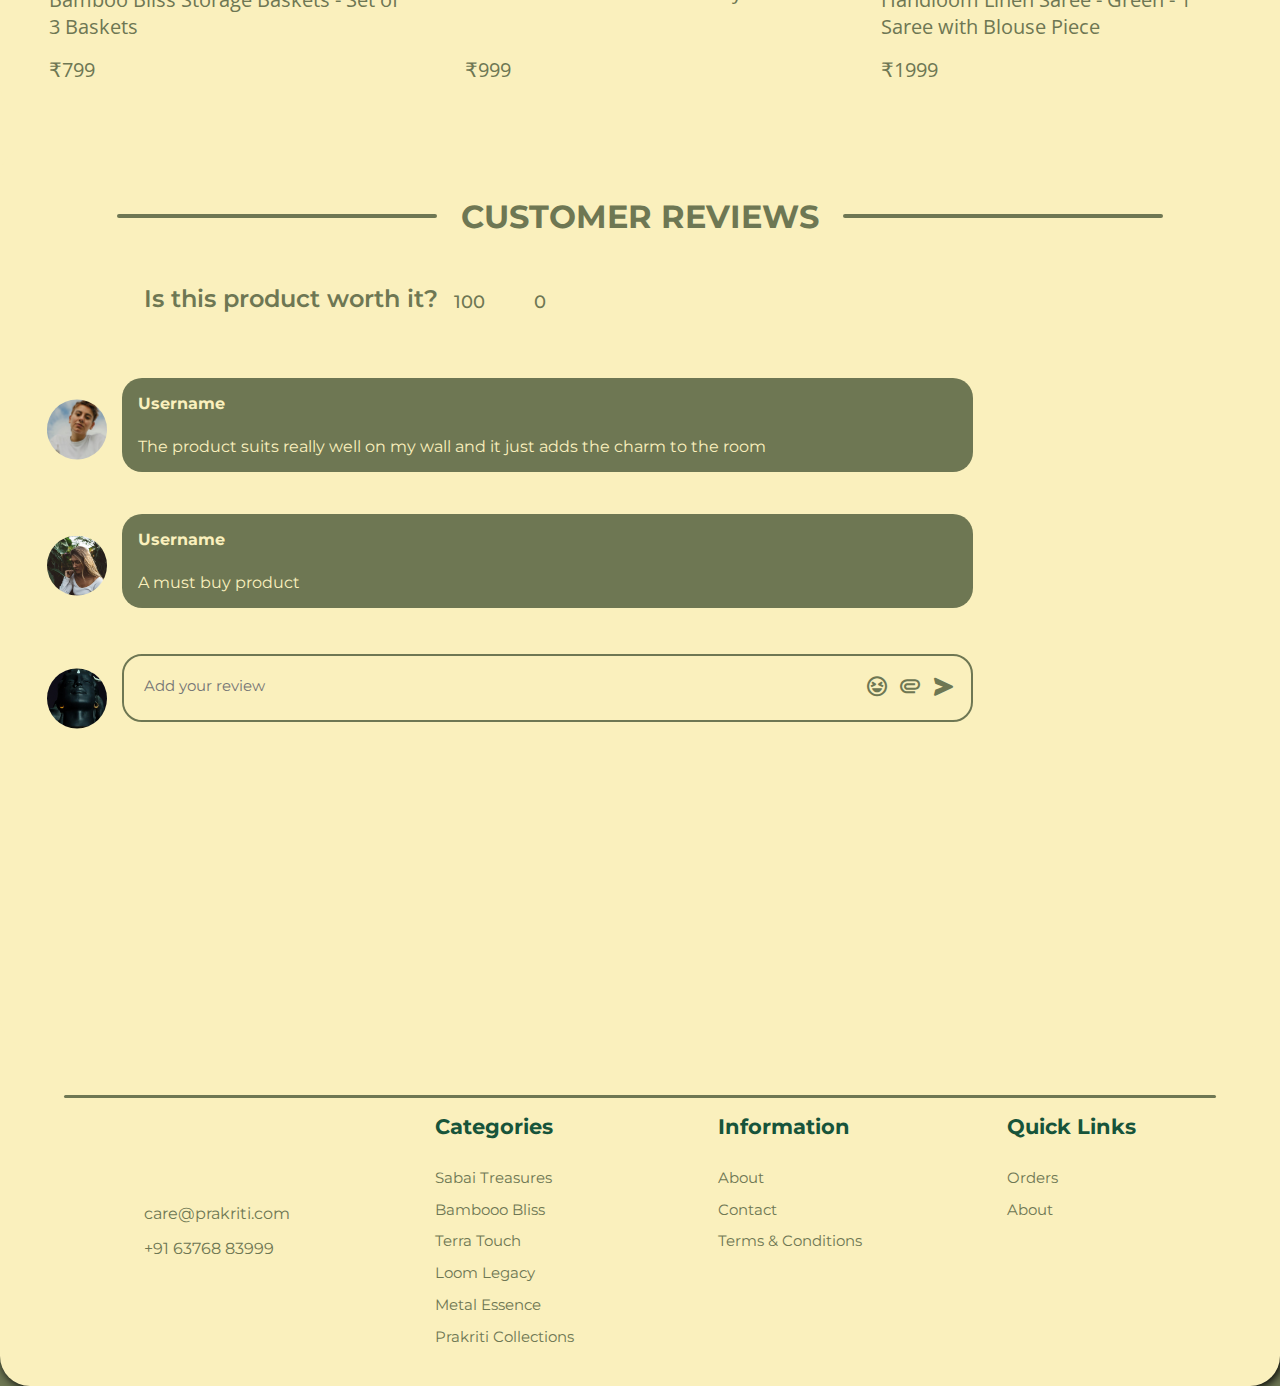
==== commit 2ad34a59: "hrefs modified" ====
--- a/index.html
+++ b/index.html
@@ -4,11 +4,11 @@
 <head>
     <meta charset="UTF-8">
     <meta name="viewport" content="width=device-width, initial-scale=1.0">
-    <link href='https://unpkg.com/boxicons@2.1.4/css/boxicons.min.css' rel='stylesheet'>
-    <link rel="stylesheet" href="https://cdnjs.cloudflare.com/ajax/libs/font-awesome/6.6.0/css/all.min.css"
+    <link  href='https://unpkg.com/boxicons@2.1.4/css/boxicons.min.css' rel='stylesheet'>
+    <link rel="stylesheet"  href="https://cdnjs.cloudflare.com/ajax/libs/font-awesome/6.6.0/css/all.min.css"
         integrity="sha512-Kc323vGBEqzTmouAECnVceyQqyqdsSiqLQISBL29aUW4U/M7pSPA/gEUZQqv1cwx4OnYxTxve5UMg5GT6L4JJg=="
         crossorigin="anonymous" referrerpolicy="no-referrer" />
-    <link rel="stylesheet" href="tribal-figurines-set.css">
+    <link rel="stylesheet"  href="styles.css">
     <title>Prakriti</title>
 </head>
 
@@ -30,10 +30,10 @@
 
 
             <ul id="menu">
-                <a href="#">
+                <a  href="#">
                     <li>Home</li>
                 </a>
-                <a href="#">
+                <a  href="https://prakriti-about.vercel.app/">
                     <li>About</li>
                 </a>
                 <div class="collections-sidebar-menu">
@@ -48,37 +48,37 @@
                         <input type="checkbox" id="touch">
 
                         <ul class="slide">
-                            <a class="collections-redirect" href="#">
+                            <a class="collections-redirect"  href="https://sabai-treasures-page.vercel.app/">
                                 <li>
                                     <img src="sabai-treasures.png" class="collections-img">
                                     <div>Sabai Treasures</div>
                                 </li>
                             </a>
-                            <a class="collections-redirect" href="#">
+                            <a class="collections-redirect"  href="https://bamboo-bliss-page-wye2.vercel.app/">
                                 <li>
                                     <img src="bamboo-bliss.png" class="collections-img">
                                     <div>Bamboo Bliss</div>
                                 </li>
                             </a>
-                            <a class="collections-redirect" href="#">
+                            <a class="collections-redirect"  href="https://terra-touch-page.vercel.app/">
                                 <li>
                                     <img src="terra-touch.png" class="collections-img">
                                     <div>Terra Touch</div>
                                 </li>
                             </a>
-                            <a class="collections-redirect" href="#">
+                            <a class="collections-redirect"  href="https://loom-legacy-page.vercel.app/">
                                 <li>
                                     <img src="loom-legacy.png" class="collections-img">
                                     <div>Loom Legacy</div>
                                 </li>
                             </a>
-                            <a class="collections-redirect" href="#">
+                            <a class="collections-redirect"  href="https://metal-essence-page.vercel.app/">
                                 <li>
                                     <img src="metal-essence.png" class="collections-img">
                                     <div>Metal Essence</div>
                                 </li>
                             </a>
-                            <a class="collections-redirect" href="#">
+                            <a class="collections-redirect"  href="#">
                                 <li>
                                     <img src="prakriti-collections.jpeg" class="collections-img">
                                     <div>Prakriti Collection</div>
@@ -95,10 +95,10 @@
 
 
                 </div>
-                <a href="#">
+                <a  href="#">
                     <li>Wishlist <i class='bx bxs-heart'></i></li>
                 </a>
-                <a href="#">
+                <a  href="#">
                     <li>Orders <i class="fa-solid fa-bag-shopping"></i></li>
                 </a>
             </ul>
@@ -110,8 +110,8 @@
 
 
         <div class="navbar-navigations">
-            <div class="options home"><a href="#">Home</a></div>
-            <div class="options about"><a href="#">About</a></div>
+            <div class="options home"><a  href="#">Home</a></div>
+            <div class="options about"><a  href="https://prakriti-about.vercel.app/">About</a></div>
             <div class="options collections">
 
 
@@ -125,37 +125,37 @@
                     </div>
                     <div class="list">
                         <ul>
-                            <a class="collections-redirect" href="#">
+                            <a class="collections-redirect"  href="https://sabai-treasures-page.vercel.app/">
                                 <li>
                                     <img src="sabai-treasures.png" class="collections-img">
                                     Sabai Treasures
                                 </li>
                             </a>
-                            <a class="collections-redirect" href="#">
+                            <a class="collections-redirect"  href="https://bamboo-bliss-page-wye2.vercel.app/">
                                 <li>
                                     <img src="bamboo-bliss.png" class="collections-img">
                                     Bamboo Bliss
                                 </li>
                             </a>
-                            <a class="collections-redirect" href="#">
+                            <a class="collections-redirect"  href="https://terra-touch-page.vercel.app/">
                                 <li>
                                     <img src="terra-touch.png" class="collections-img">
                                     Terra Touch
                                 </li>
                             </a>
-                            <a class="collections-redirect" href="#">
+                            <a class="collections-redirect"  href="https://loom-legacy-page.vercel.app/">
                                 <li>
                                     <img src="loom-legacy.png" class="collections-img">
                                     Loom Legacy
                                 </li>
                             </a>
-                            <a class="collections-redirect" href="#">
+                            <a class="collections-redirect"  href="https://metal-essence-page.vercel.app/">
                                 <li>
                                     <img src="metal-essence.png" class="collections-img">
                                     Metal Essence
                                 </li>
                             </a>
-                            <a class="collections-redirect" href="#">
+                            <a class="collections-redirect"  href="#">
                                 <li>
                                     <img src="prakriti-collections.jpeg" class="collections-img">
                                     Prakriti Collection
@@ -173,9 +173,9 @@
 
 
             </div>
-            <div class="options contact"><a href="#">Contact</a></div>
-            <div class="options wishlist"><a href="#">Wishlist <i class='bx bxs-heart'></i></a></div>
-            <div class="options orders"><a href="#">Orders</a></div>
+            <div class="options contact"><a  href="#">Contact</a></div>
+            <div class="options wishlist"><a  href="#">Wishlist <i class='bx bxs-heart'></i></a></div>
+            <div class="options orders"><a  href="#">Orders</a></div>
         </div>
     </div>
 
@@ -200,7 +200,7 @@
                 </h2>
                 <div class="description-begin">
                     <div class="price-quantity">
-                        <h1>₹3000</h1>
+                        <h1>₹2999</h1>
                         <div class="counter">
                             <button id="decrease">-</button>
                             <span id="quantity">Qty: 0</span>
@@ -277,7 +277,7 @@
                         <p>
                         <ul>
                             <li>Handcrafted: Each bag is uniquely made by skilled artisans</li>
-                            <li>Eco-friendly: Made from sustainable bamboo</li>
+                            <li>Eco-friendly: Made from sustainable substances</li>
                             <li>Versatile: Ideal for decorating living rooms, bedrooms, or gifting</li>
                         </ul>
                         </p>
@@ -297,9 +297,10 @@
                 <figure>
                     <img src="img4.jpg" class="figcaption-img">
                     <figcaption>
-                        <p class="description">
+                        <p class="description"><a style="text-decoration: none; color: #6E7753;"  href = "https://bamboo-bliss-storage-baskets.vercel.app/">
                             Bamboo Bliss Storage Baskets - Set of 3 Baskets
-                        </p>
+                        </a>
+</p>
                         <p class="price">
                             ₹799
                         </p>
@@ -308,9 +309,10 @@
                 <figure>
                     <img src="img8.jpg" class="figcaption-img">
                     <figcaption>
-                        <p class="description">
+                        <p class="description"><a style="text-decoration: none; color: #6E7753;"  href = "https://bamboo-bliss-decorative-tray.vercel.app/">
                             Bamboo Bliss Decorative Tray
-                        </p>
+                        </a>
+</p>
                         <br>
                         <p class="price">
                             ₹999
@@ -320,9 +322,10 @@
                 <figure>
                     <img src="linen-saree.png" class="figcaption-img">
                     <figcaption>
-                        <p class="description">
+                        <p class="description"><a style="text-decoration: none; color: #6E7753;" href = "#">
                             Handloom Linen Saree - Green - 1 Saree with Blouse Piece
-                        </p>
+                        </a>
+</p>
                         <p class="price">
                             ₹1999
                         </p>
@@ -427,25 +430,25 @@
             <div class="footer-categories-wrapper footer-head">
                 <h3>Categories</h3>
                 <div style="height: 0.2rem;"></div>
-                <div class="categories"><a href="#">Sabai Treasures</a></div>
-                <div class="categories"><a href="#">Bambooo Bliss</a></div>
-                <div class="categories"><a href="#">Terra Touch</a></div>
-                <div class="categories"><a href="#">Loom Legacy</a></div>
-                <div class="categories"><a href="#">Metal Essence</a></div>
-                <div class="categories"><a href="#">Prakriti Collections</a></div>
+                <div class="categories"><a  href="https://sabai-treasures-page.vercel.app/">Sabai Treasures</a></div>
+            <div class="categories"><a  href="https://bamboo-bliss-page-wye2.vercel.app/">Bambooo Bliss</a></div>
+            <div class="categories"><a  href="https://terra-touch-page.vercel.app/">Terra Touch</a></div>
+            <div class="categories"><a  href="https://loom-legacy-page.vercel.app/">Loom Legacy</a></div>
+            <div class="categories"><a  href="https://metal-essence-page.vercel.app/">Metal Essence</a></div>
+            <div class="categories"><a  href="#">Prakriti Collections</a></div>
             </div>
             <div class="footer-information-wrapper footer-head">
                 <h3>Information</h3>
                 <div style="height: 0.2rem;"></div>
-                <div class="information"><a href="#">About</a></div>
-                <div class="information"><a href="#">Contact</a></div>
-                <div class="information"><a href="#">Terms & Conditions</a></div>
+                <div class="information"><a  href="https://prakriti-about.vercel.app/">About</a></div>
+                <div class="information"><a  href="#">Contact</a></div>
+                <div class="information"><a  href="#">Terms & Conditions</a></div>
             </div>
             <div class="footer-quick-links-wrapper footer-head">
                 <h3>Quick Links</h3>
                 <div style="height: 0.2rem;"></div>
-                <div class="quick-links"><a href="#">Orders</a></div>
-                <div class="quick-links"><a href="#">About</a></div>
+                <div class="quick-links"><a  href="#">Orders</a></div>
+                <div class="quick-links"><a  href="https://prakriti-about.vercel.app/">About</a></div>
             </div>
     </div>
     </div>
--- a/styles.css
+++ b/styles.css
@@ -0,0 +1,928 @@
+@import url('https://fonts.googleapis.com/css2?family=Montserrat:ital,wght@0,100..900;1,100..900&family=Open+Sans:ital,wght@0,300..800;1,300..800&family=Poppins:ital,wght@0,100;0,200;0,300;0,400;0,500;0,600;0,700;0,800;0,900;1,100;1,200;1,300;1,400;1,500;1,600;1,700;1,800;1,900&display=swap');
+
+
+* {
+    margin: 0;
+    padding: 0;
+    box-sizing: border-box;
+}
+
+body {
+    background-color: #6E7753;
+    height: 100vh;
+    width: 100%;
+}
+
+.navBar .prakriti-logo {
+    margin-left: 0.5rem;
+    width: 194px;
+    height: 110px;
+}
+
+.navBar {
+    background-color: #FAF0BD;
+    display: flex;
+    justify-content: space-between;
+}
+
+.navBar .navbar-navigations {
+    display: block;
+    margin: 1.5rem;
+    display: flex;
+    flex-direction: row;
+    gap: 3rem;
+}
+
+.options {
+    padding: 1.2rem 0;
+    text-align: center;
+    font-family: "Open Sans";
+    font-size: 16px;
+    font-style: normal;
+    font-weight: 600;
+    line-height: normal;
+    color: #6E7753;
+}
+
+.options a {
+    text-decoration: none;
+    color: #6E7753;
+}
+
+.options .collections {
+    display: flex;
+}
+
+.bxs-chevron-down {
+    font-size: large;
+    position: relative;
+}
+
+.dots {
+    display: flex;
+    position: relative;
+    width: min-content;
+}
+
+.cut {
+    clip-path: polygon(49.94543% 0%, 49.146605% 0.56499168%, 47.908524% 1.8619327%, 46.53612% 3.2937721%, 45.334324% 4.2634587%, 44.449473% 4.6785326%, 43.75% 4.8902239%, 43.123985% 4.967017%, 42.459505% 4.9773959%, 32.434877% 4.9773959%, 22.41025% 4.9773959%, 12.385622% 4.9773959%, 2.3609941% 4.9773959%, 1.7494639% 5.0755373%, 0.9648305% 5.3952797%, 0.28803037% 5.9746007%, 0% 6.8514776%, 0% 29.608196%, 0% 52.364914%, 0% 75.121632%, 0% 97.87835%, 0.17916238% 98.658483%, 0.67451585% 99.313006%, 1.4228599% 99.763343%, 2.3609941% 99.930917%, 25.989505% 99.930917%, 49.618015% 99.930917%, 73.246526% 99.930917%, 96.875036% 99.930917%, 97.979739% 99.839309%, 98.960507% 99.515581%, 99.662509% 98.886379%, 99.930917% 97.87835%, 99.930917% 75.233185%, 99.930917% 52.588019%, 99.930917% 29.942854%, 99.930917% 7.2976888%, 99.75287% 6.3432143%, 99.283323% 5.6113835%, 98.619164% 5.1426321%, 97.857283% 4.9773959%, 87.768866% 4.9773959%, 77.680448% 4.9773959%, 67.592031% 4.9773959%, 57.503614% 4.9773959%, 56.936197% 4.9640164%, 56.17412% 4.8766449%, 55.305914% 4.6444314%, 54.420113% 4.1965263%, 53.323874% 3.214925%, 51.989005% 1.8085795%, 50.75102% 0.54707587%);
+}
+
+.cut2 {
+    clip-path: polygon(49.94543% 0%, 49.631999% 0.12564846%, 49.187804% 0.4688613%, 48.640661% 0.97903993%, 48.018387% 1.605585%, 47.3488% 2.2978983%, 46.659716% 3.0053809%, 45.978952% 3.6774339%, 45.334324% 4.2634587%, 42.618384% 6.7500473%, 39.935164% 8.743094%, 37.227225% 10.296864%, 34.437125% 11.465622%, 31.507425% 12.303633%, 28.380682% 12.865161%, 24.999456% 13.204473%, 21.306307% 13.375833%, 18.127097% 13.266869%, 14.650937% 13.191619%, 11.100005% 13.527542%, 7.6964784% 14.652097%, 4.6625364% 16.942746%, 2.2203573% 20.776948%, 0.5921189% 26.532164%, 0% 34.585852%, 0% 39.201516%, 0% 43.81718%, 0% 48.432844%, 0% 53.048507%, 0% 57.664171%, 0% 62.279835%, 0% 66.895499%, 0% 71.511163%, 0.37122067% 75.655781%, 1.506588% 80.247442%, 3.4386599% 84.97803%, 6.1999946% 89.539433%, 9.8231496% 93.623537%, 14.340684% 96.922228%, 19.785154% 99.127392%, 26.189119% 99.930917%, 33.206023% 99.598265%, 38.745175% 98.670068%, 43.261202% 97.250968%, 47.208726% 95.445606%, 51.042372% 93.358623%, 55.216765% 91.094659%, 60.186528% 88.758356%, 66.406286% 86.454354%, 72.757944% 85.114156%, 78.860888% 84.911615%, 84.53075% 85.376904%, 89.58316% 86.040195%, 93.833751% 86.431657%, 97.098153% 86.081462%, 99.191998% 84.519782%, 99.930917% 81.276787%, 99.930917% 74.373149%, 99.930917% 67.469512%, 99.930917% 60.565874%, 99.930917% 53.662237%, 99.930917% 46.7586%, 99.930917% 39.854963%, 99.930917% 32.951325%, 99.930917% 26.047688%, 99.483948% 23.602291%, 98.249148% 21.274547%, 96.385677% 19.128688%, 94.052694% 17.228949%, 91.409359% 15.639561%, 88.614834% 14.424756%, 85.828276% 13.648769%, 83.208846% 13.375833%, 79.780489% 13.234012%, 76.02116% 12.843221%, 72.072026% 12.184289%, 68.074254% 11.238045%, 64.16901% 9.9853175%, 60.497461% 8.4069355%, 57.200773% 6.4837289%, 54.420113% 4.1965263%, 53.612432% 3.3746811%, 52.867835% 2.5981691%, 52.190258% 1.8867921%, 51.583637% 1.260352%, 51.051908% 0.73865107%, 50.599007% 0.34149057%, 50.228869% 0%);
+}
+
+.container {
+    display: flex;
+    height: 390px;
+    justify-content: center;
+    user-select: none;
+    /* left: 50%; */
+    /* overflow: hidden; */
+    position: absolute;
+    transform: translateX(-22%);
+    transition: transform 300ms cubic-bezier(0.4, 0.0, 0.2, 1);
+    width: 280px;
+    visibility: hidden;
+}
+
+.dot {
+    height: 10px;
+    /* margin-right: 5px; */
+    width: 10px;
+}
+
+.dot:last-child {
+    margin-right: 0;
+}
+
+.drop {
+    background-color: #FAF0BD;
+    /* transform: translateX(-25%); */
+    /* border-radius: 1.2px; */
+    height: 5px;
+    transform: translateY(5px);
+    transition: transform 300ms cubic-bezier(0.4, 0.0, 0.2, 1);
+    width: 5px;
+}
+
+.shadow {
+    background-image: url([data-uri]);
+    /* height: 390px; */
+    justify-content: center;
+    /* left: 50%; */
+    opacity: 0;
+    position: absolute;
+    transform: translateX(-22%) translateY(0px);
+    transition: opacity 150ms cubic-bezier(0.4, 0.0, 0.2, 1);
+    /* width: 325px; */
+}
+
+.list {
+    left: 50%;
+    position: absolute;
+    top: 0;
+    width: 0;
+    height: 0;
+}
+
+.list ul {
+    text-align: left;
+    height: 0px;
+    margin: 0;
+    padding: 0;
+}
+
+.list li {
+    opacity: 0;
+    /* align-items: center; */
+    display: flex;
+    font-size: 15px;
+    gap: 20px;
+    height: 0px;
+    width: 0;
+
+    color: #FAF0BD;
+    list-style: none;
+    border-radius: 20px;
+    transition: opacity 100ms cubic-bezier(0.4, 0.0, 0.2, 1);
+    /* user-select: none; */
+    /* -moz-user-select: none; */
+}
+
+.list li:hover {
+    background: #fcf0b6;
+    box-shadow: 0px 0px 10px #ffffff;
+}
+
+.dots.active .container {
+    visibility: visible;
+    transform: translateX(-22%) translateY(20px);
+}
+
+.dots.active .drop {
+    transform: translateY(212px) scale(108);
+    background-color: #f5e598;
+}
+
+.dots.active .list li {
+    display: flex;
+    align-items: center;
+    opacity: 1;
+    color: #6E7753;
+    height: 50px;
+    margin: 0.5rem 17%;
+    width: fit-content;
+    cursor: pointer;
+    transition: opacity 200ms 100ms cubic-bezier(0.4, 0.0, 0.2, 1);
+}
+
+.dots.active .list {
+    transform: translateX(-26%);
+    top: 40px;
+    height: fit-content;
+    width: 325px;
+}
+
+.dots.active .list ul {
+    height: 390px;
+    padding: 0;
+}
+
+.dots.active .container {
+    height: 390px;
+}
+
+.dots.active .list li:nth-child(2) {
+    transition-delay: 150ms;
+}
+
+.dots.active .list li:nth-child(3) {
+    transition-delay: 250ms;
+}
+
+.dots.active .list li:nth-child(4) {
+    transition-delay: 350ms;
+}
+
+.dots.active .list li:nth-child(5) {
+    transition-delay: 450ms;
+}
+
+.dots.active .list li:nth-child(6) {
+    transition-delay: 550ms;
+}
+
+.dots.active .shadow {
+    opacity: 1;
+    transition: opacity 150ms 150ms cubic-bezier(0.4, 0.0, 0.2, 1);
+}
+
+.cursor {
+    -webkit-tap-highlight-color: transparent;
+    cursor: pointer;
+    height: 40px;
+    position: absolute;
+    top: 25px;
+    width: 110px;
+}
+
+li img {
+    width: 0px;
+    height: 0px;
+    border-radius: 50%;
+}
+
+.dots.active li img {
+    width: 45px;
+    height: 45px;
+}
+
+
+#menuToggle {
+    display: none;
+    visibility: none;
+}
+
+.gap{
+    width: 100%;
+    height: 2.4rem;
+    background-color: #6E7753;
+}
+
+.product-wrapper{
+    font-family: Montserrat;
+    background-color: #FAF0BD;
+    border-radius: 30px;
+    display: grid;
+    grid-template-columns: repeat(2, 1fr);
+    padding: 2rem;
+}
+
+.product-img .buy-now-btn{
+    width: 9rem;
+    height: 3.2rem;
+    border-radius: 20px;
+    border: 2px solid #6E7753;
+    background-color: #6E7753;
+    font-weight: 600;
+    font-size: 16px;
+    color: #FAF0BD;
+    font-family: Montserrat;
+}
+
+.buy-now-btn i{
+    color: #FAF0BD;
+}
+.buy-now-btn:hover i{
+    color: #6E7753;
+}
+
+.product-img .buy-now-btn:hover {
+    color: #6E7753;
+    background-color: #FAF0BD;
+    cursor: pointer;
+    transition: background-color 300ms ease-in-out;
+}
+
+.product-img {
+    display: flex;
+    flex-direction: column;
+    align-items: center;
+    gap: 1rem;
+}
+
+
+.image-icon img{
+    margin-top: 2rem;
+    height: 550px;
+    border-radius: 20px;
+}
+
+.counter{
+    width: 7.5rem;
+    height: 2.6rem;
+    border: 2px solid #6E7753;
+    border-radius: 30px;
+    display: flex;
+    justify-content: space-evenly;
+    align-items: center;
+}
+
+.counter button{
+    border: none;
+    user-select: none;
+    border-radius: 50%;
+    background-color: #FAF0BD;
+    color: #6E7753;
+    font-weight: 500;
+    font-size: 28px;
+    cursor: pointer;
+}
+
+
+
+.counter span{
+    font-weight: 500;
+    font-size: 16px;
+    user-select: none;
+}
+
+.product-description{
+    color: #6E7753;
+    display: flex;
+    flex-direction: column;
+    gap: 2rem;
+
+}
+.product-description h2{
+    font-weight: 500;
+    font-size: 28px;
+}
+
+.price-quantity{
+    display: flex;
+    /* justify-content: center; */
+    align-items: center;
+    gap: 2rem;
+}
+
+.product-details{
+    color: #17543A;
+    display: flex;
+    flex-direction: column;
+    gap: 1rem;
+}
+
+
+
+
+.product-details li{
+    margin-left: 1.7rem;
+}
+
+.fa-heart{
+    position: relative;
+    left: 153px;
+    top: -45px;
+    font-size: 37px;
+    color: #FAF0BD;
+    cursor: pointer;
+}
+
+.fa-solid{
+    color: #fff;
+}
+
+#heart-button-toggle{
+    background-color: none;
+    border: none;
+    width: 0px;
+    height: 0px;
+}
+
+.image-icon{
+    display: flex;
+    flex-direction: column;
+    justify-content: center;
+    align-items: center;
+}
+.image-icon img{
+    height: 550px;
+    width: 450px;
+}
+
+
+
+.products .description,
+.products .price {
+    color: #6E7753;
+    font-size: 20px;
+    font-family: 'Open Sans';
+    font-weight: 400;
+    word-wrap: break-word
+}
+
+.figcaption-img {
+    width: 340px;
+    height: 425px;
+    border-radius: 30px;
+}
+
+.products {
+    width: 100%;
+    display: flex;
+    flex-flow: nowrap;
+    overflow: hidden;
+    gap: 2rem;
+}
+
+figure {
+    display: flex;
+    flex-direction: column;
+    gap: 0.5rem;
+    height: 35rem;
+    justify-content: space-between;
+    width: 350px;
+    margin: 2rem 0;
+    margin: auto;
+}
+
+figure figcaption{
+    display: flex;
+    flex-direction: column;
+    gap: 1rem;
+    justify-content: space-between;
+}
+
+.all-products button {
+    width: 10rem;
+    height: 3.5rem;
+    border-radius: 20px;
+    border: 2px solid #6E7753;
+    background-color: #FAF0BD;
+    font-weight: 600;
+    font-size: 16px;
+    color: #6E7753;
+    font-family: Montserrat;
+    /* transition: color 0s 100ms ease-in-out; */
+}
+
+.all-products button:hover {
+    color: #FAF0BD;
+    background-color: #6E7753;
+    cursor: pointer;
+    transition: background-color 300ms ease-in-out;
+}
+
+.you-might-also-like-wrapper{
+    /* height: 100; */
+    padding: 2rem;
+    margin-top: 2rem;
+    /* margin-bottom: 4rem; */
+    border-radius: 30px;
+    background-color: #FAF0BD;
+    font-family: Montserrat;
+}
+
+.you-might-also-like-head{
+    margin-bottom: 2rem;
+    color: #6E7753;
+    display: flex;
+    justify-content: center;
+    align-items: center;
+    gap: 1.5rem;
+}
+
+.customer-reviews-wrapper{
+    min-height: 100vh;
+    padding: 0.1rem 2rem;
+    margin-top: 2rem;
+    border-radius: 30px;
+    background-color: #FAF0BD;
+    font-family: Montserrat;
+}
+
+.customer-reviews-head{
+    margin: 3rem 0;
+    color: #6E7753;
+    display: flex;
+    justify-content: center;
+    align-items: center;
+    gap: 1.5rem;
+}
+
+.ymal-line1, .ymal-line2 {
+    height: 4px;
+    width: 20rem;
+    background-color: #6E7753;
+    border-radius: 20px;
+}
+.cr-line1, .cr-line2 {
+    height: 4px;
+    width: 20rem;
+    background-color: #6E7753;
+    border-radius: 20px;
+}
+
+.feedback{
+    display: flex;
+    gap: 1rem;
+    align-items: center;
+    user-select: none;
+}
+
+.feedback h2{
+    margin-left: 7rem;
+    font-weight: 600;
+    color: #6E7753;
+}
+.feedback span{
+    width: 4rem;
+    font-size: 18px;
+    font-weight: 500;
+    color: #6E7753;
+}
+
+#thumbs-up-icon{
+    font-size: 25px;
+    cursor: pointer;
+    color: #17543A;
+}
+#thumbs-down-icon{
+    font-size: 25px;
+    cursor: pointer;
+    color: #17543A;
+}
+
+.page{
+    background-color: #FAF0BD;
+    border-radius: 30px;
+    box-shadow: 2px 2px 10px #000;
+    /* height: 200vh; */
+}
+
+.review-container {
+    font-family: Montserrat;
+    width: 100%;
+    margin: 3rem 0;
+    margin-bottom: 20px;
+}
+
+.review-container img,
+.textarea img{
+    width: 90px;
+    clip-path: circle(30px);
+    overflow: hidden;
+    position: relative;
+}
+.review {
+    background: #6E7753;
+    display: flex;
+    flex-direction: column;
+    gap: 1.5rem;
+    width: 70%;
+    padding: 1rem 1rem;
+    margin-bottom: 10px;
+    border-radius: 20px;
+    color: #FAF0BD;
+}
+textarea {
+    font-family: Montserrat;
+    width: 70%;
+    height: 4rem;
+    font-size: 15px;
+    display: flex;
+    border: none;
+    border-radius: 20px;
+    padding: 20px;
+    justify-content: center;
+    align-items: center;
+    background-color: #FAF0BD;
+    resize: none;
+    outline: none;
+    color: #6E7753;
+}
+
+.textarea{
+    width: 100%;
+    display: flex;
+}
+
+.post-button {
+    display: flex;
+    align-items: center;
+    justify-content: space-between;
+    cursor: pointer;
+    height: min-content;
+    background-color: #FAF0BD;
+    border: 2px solid #6E7753;
+    border-radius: 20px;
+    width: 70%;
+}
+
+.post-button i {
+    font-size: 24px;
+    margin-left: 5px;
+    color: #6E7753;
+}
+.post-button bx-laugh {
+    font-size: 24px;
+    margin-left: 5px;
+    transform: rotate(-45deg);
+}
+
+.textarea-controls{
+    margin-right: 1rem;
+}
+
+#posts{
+    display: flex;
+    flex-direction: column;
+}
+
+.post{
+    display: flex;
+    align-items: center;
+    gap: 0rem;
+    margin: 1rem 0;
+}
+
+.line-before-footer{
+    height: 3px;
+    width: 90%;
+    margin: auto;
+    background-color: #6E7753;
+    border-radius: 50px;
+    margin: 3rem auto 1rem auto;
+}
+
+.footer-wrapper{
+    font-family: Montserrat;
+    display: flex;
+    justify-content: space-evenly;
+    /* align-items: center; */
+    padding: 0rem 0 2.5rem 0;
+}
+
+.footer-wrapper a{
+    text-decoration: none;
+    color: #6E7753;
+    font-size: 15px;
+}
+
+.footer-wrapper h3{
+    font-size: 21px;
+    color: #17543A;
+}
+
+.footer-wrapper i{
+    color: #6E7753;
+    font-size: 20px;
+}
+
+.footer-head{
+    display: flex;
+    flex-direction: column;
+    gap: 0.8rem;
+}
+
+.footer-contact{
+    display: flex;
+    flex-direction: column;
+    justify-content: center;
+    gap: 0.7rem;
+    color: #6E7753;
+    font-weight: 400;
+}
+
+
+
+
+
+
+
+
+
+
+
+
+
+
+
+
+
+
+
+
+
+
+
+
+
+
+
+
+
+
+
+
+
+
+
+
+
+
+
+
+
+
+@media (max-width: 880px) {
+
+    .navBar {
+        justify-content: space-between;
+    }
+
+    #menuToggle {
+        height: 100%;
+        font-family: Montserrat;
+        display: block;
+        visibility: visible;
+        position: relative;
+        top: 2.5rem;
+        right: 0rem;
+        padding-right: 0.5rem;
+        z-index: 1;
+        -webkit-user-select: none;
+        user-select: none;
+
+    }
+
+    #menuToggle a {
+        text-decoration: none;
+        color: #232323;
+        transition: color 0.3s ease;
+    }
+
+    #menuToggle input {
+        display: block;
+        width: 40px;
+        height: 32px;
+        position: absolute;
+        top: -7px;
+        left: -5px;
+        cursor: pointer;
+        opacity: 0;
+        z-index: 2;
+        -webkit-touch-callout: none;
+    }
+
+    #menuToggle span {
+        display: block;
+        width: 33px;
+        height: 4px;
+        margin-bottom: 5px;
+        position: relative;
+        background: #000000;
+        border-radius: 3px;
+        z-index: 1;
+        transform-origin: 4px 0px;
+        transition: transform 0.5s cubic-bezier(0.77, 0.2, 0.05, 1.0),
+            background 0.5s cubic-bezier(0.77, 0.2, 0.05, 1.0),
+            opacity 0.55s ease;
+    }
+
+    #menuToggle span:first-child {
+        transform-origin: 0% 0%;
+    }
+
+    #menuToggle span:nth-last-child(2) {
+        transform-origin: 0% 100%;
+    }
+
+    #menuToggle input:checked~span {
+        opacity: 1;
+        transform: rotate(45deg) translate(-2px, -1px);
+        background: #232323;
+    }
+
+    #menuToggle input:checked~span:nth-last-child(3) {
+        opacity: 0;
+        transform: rotate(0deg) scale(0.2, 0.2);
+    }
+
+    #menuToggle input:checked~span:nth-last-child(2) {
+        transform: rotate(-45deg) translate(0, -1px);
+    }
+
+    #menuOverlay {
+        display: none;
+        position: fixed;
+        top: 0;
+        left: 0;
+        width: 100%;
+        height: 100%;
+        background: rgba(0, 0, 0, 0.5);
+        z-index: -1;
+    }
+
+    #menuToggle input:checked~#menuOverlay {
+        display: block;
+    }
+
+
+
+    #menu {
+        position: absolute;
+        right: 0;
+        top: 3rem;
+        width: 290px;
+        /* margin: -100px 0 0 -50px; */
+        padding: 20px;
+        /* padding-top: 125px; */
+        background: #FAF0BD;
+        list-style-type: none;
+        -webkit-font-smoothing: antialiased;
+        opacity: 0;
+        /* display: none; */
+        visibility: hidden;
+        transition: opacity 0.5s cubic-bezier(0.77, 0.2, 0.05, 1.0);
+    }
+
+    #menu li {
+        border-radius: 10px;
+        cursor: pointer;
+        /* color: #6E7753; */
+        padding: 10px 20px;
+        font-size: 22px;
+    }
+
+    #menuToggle input:checked~#menu {
+        visibility: visible;
+        /* transform: none; */
+        opacity: 1;
+        /* display: block; */
+    }
+
+    #menu input:checked~span {
+        /* transform: none; */
+        opacity: 1;
+    }
+
+
+    .collections-sidebar-menu a {
+        text-decoration: none;
+        color: #2d2f31;
+    }
+
+
+    .collections-sidebar-menu nav {
+        cursor: pointer;
+        background: #FAF0BD;
+    }
+
+    .collections-sidebar-menu span {
+        padding: 30px;
+        background: #FAF0BD;
+        color: #2d2f31;
+        font-size: 1.2em;
+        font-variant: small-caps;
+        cursor: pointer;
+        display: block;
+        z-index: 100;
+    }
+
+    .collections-sidebar-menu span::after {
+        float: right;
+        right: 10%;
+        z-index: 100;
+    }
+
+    .slide {
+        /* clear: both; */
+        width: 100%;
+        height: 0px;
+        overflow: hidden;
+        transition: height .4s ease;
+    }
+
+    .slide li {
+        display: flex;
+        align-items: center;
+        gap: 7px;
+    }
+
+    .slide li div {
+        font-size: 17px;
+    }
+
+    .collections-sidebar-menu li:hover {
+        background: #ffec8f;
+        box-shadow: 0px 0px 10px #ffffff;
+    }
+
+    #menu a li:hover {
+        background: #ffec8f;
+        box-shadow: 0px 0px 10px #ffffff;
+    }
+
+    #touch {
+        position: absolute;
+        opacity: 0;
+        height: 0px;
+    }
+
+    #touch:checked+.slide {
+        height: 440px;
+    }
+
+    .collections-sidebar-menu .bxs-chevron-down {
+        font-size: 20px;
+    }
+
+    .slide img{
+        width: 45px;
+        height: 45px;
+    }
+
+}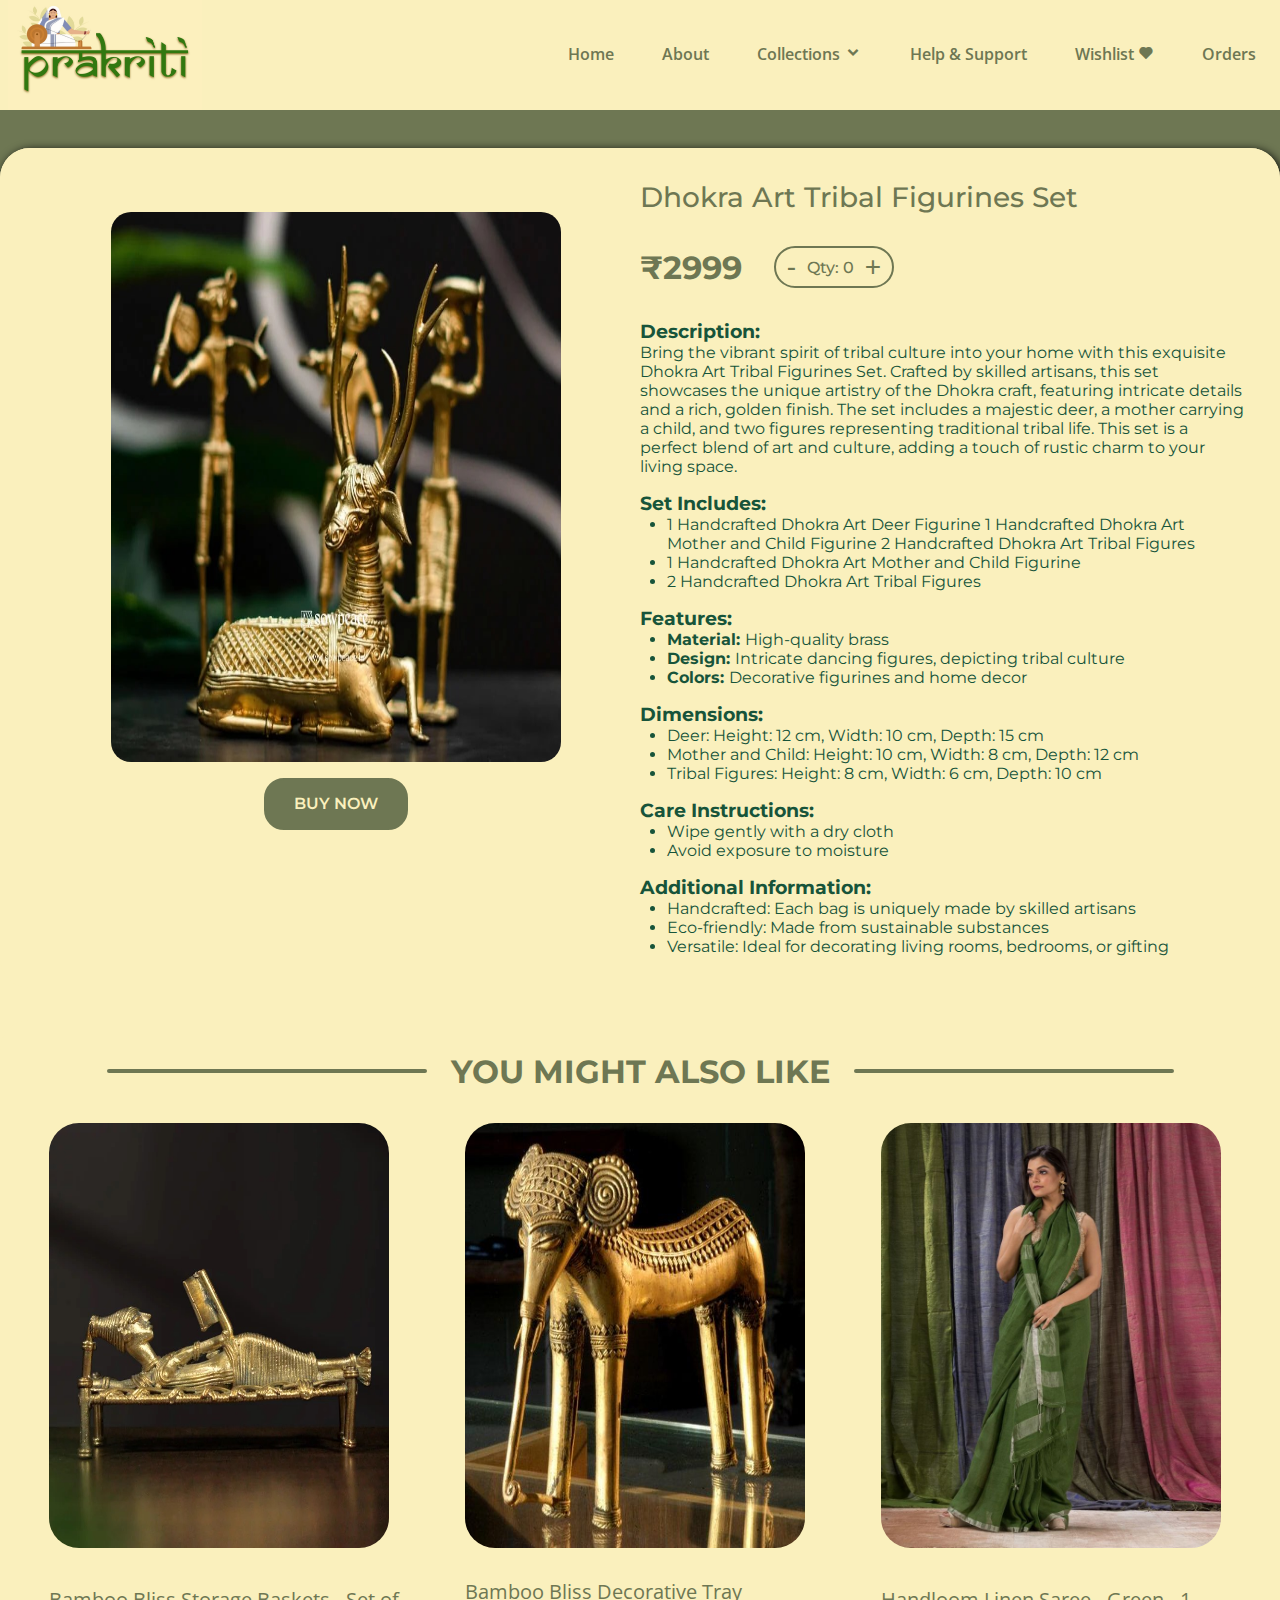
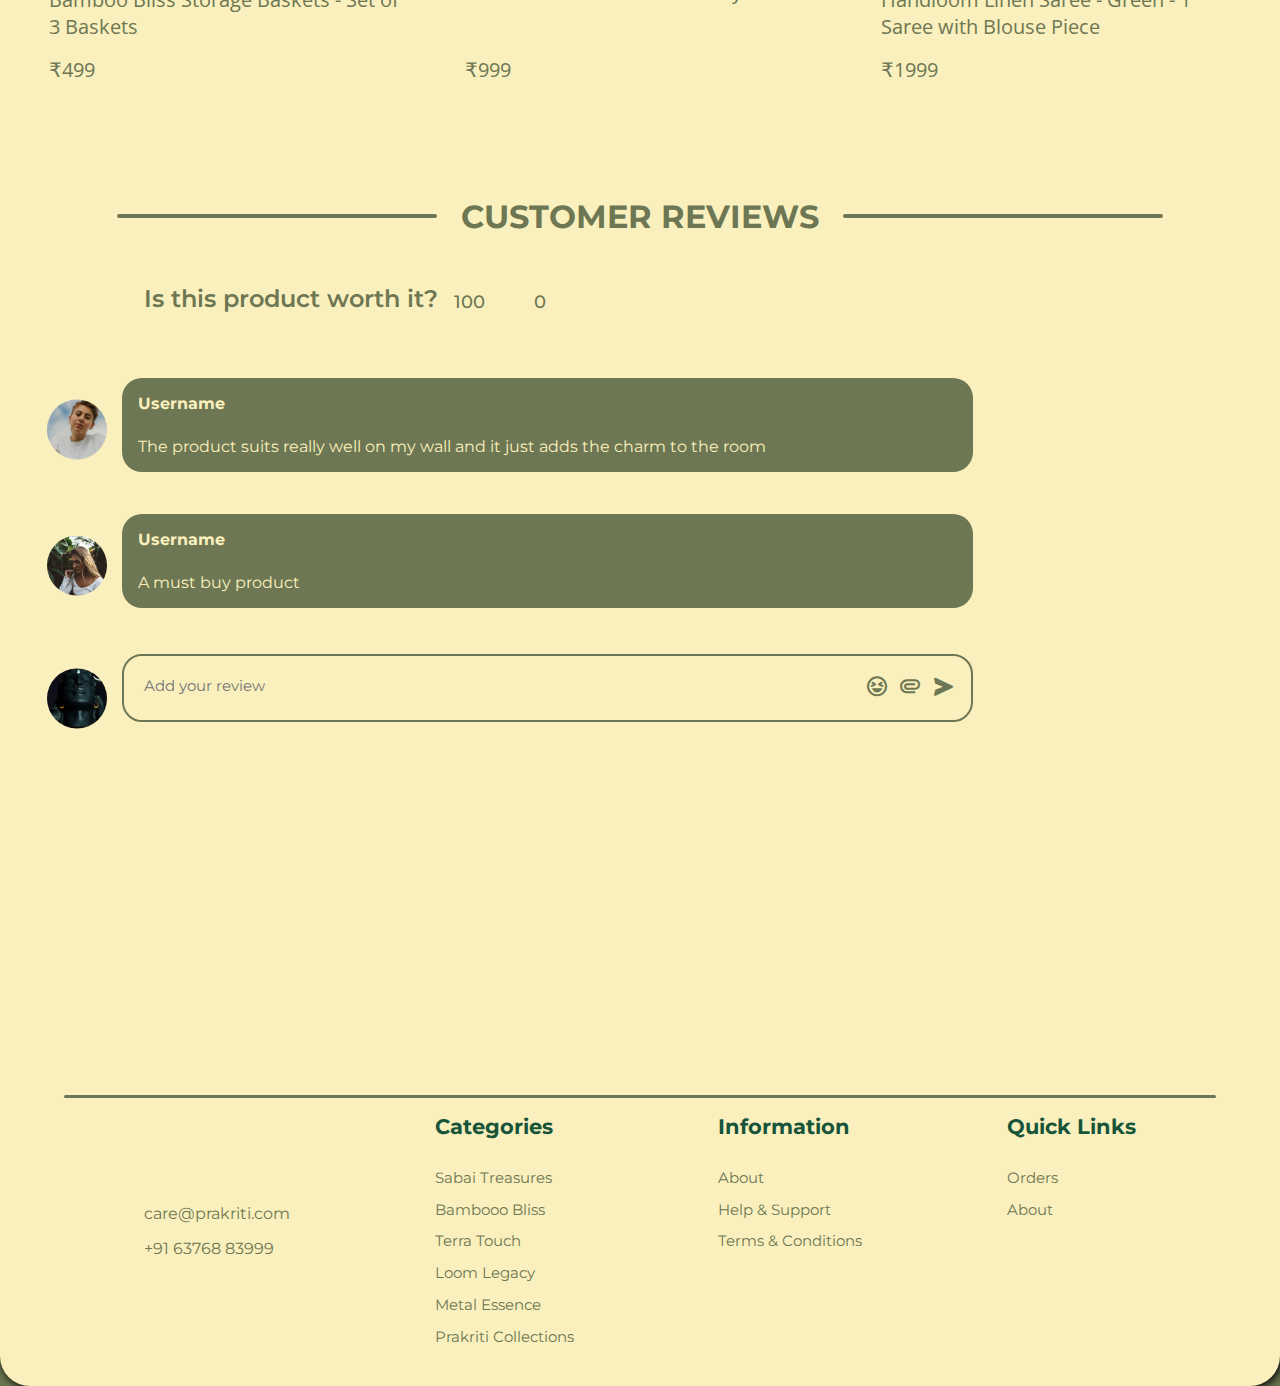
==== commit b4d50e57: "Update index.html" ====
--- a/index.html
+++ b/index.html
@@ -4,11 +4,11 @@
 <head>
     <meta charset="UTF-8">
     <meta name="viewport" content="width=device-width, initial-scale=1.0">
-    <link  href='https://unpkg.com/boxicons@2.1.4/css/boxicons.min.css' rel='stylesheet'>
-    <link rel="stylesheet"  href="https://cdnjs.cloudflare.com/ajax/libs/font-awesome/6.6.0/css/all.min.css"
+    <link href='https://unpkg.com/boxicons@2.1.4/css/boxicons.min.css' rel='stylesheet'>
+    <link rel="stylesheet" href="https://cdnjs.cloudflare.com/ajax/libs/font-awesome/6.6.0/css/all.min.css"
         integrity="sha512-Kc323vGBEqzTmouAECnVceyQqyqdsSiqLQISBL29aUW4U/M7pSPA/gEUZQqv1cwx4OnYxTxve5UMg5GT6L4JJg=="
         crossorigin="anonymous" referrerpolicy="no-referrer" />
-    <link rel="stylesheet"  href="styles.css">
+    <link rel="stylesheet" href="styles.css">
     <title>Prakriti</title>
 </head>
 
@@ -30,10 +30,10 @@
 
 
             <ul id="menu">
-                <a  href="#">
+                <a href="#">
                     <li>Home</li>
                 </a>
-                <a  href="https://prakriti-about.vercel.app/">
+                <a href="https://suryadash0967.github.io/prakriti-about/">
                     <li>About</li>
                 </a>
                 <div class="collections-sidebar-menu">
@@ -48,37 +48,37 @@
                         <input type="checkbox" id="touch">
 
                         <ul class="slide">
-                            <a class="collections-redirect"  href="https://sabai-treasures-page.vercel.app/">
+                            <a class="collections-redirect" href="">
                                 <li>
                                     <img src="sabai-treasures.png" class="collections-img">
                                     <div>Sabai Treasures</div>
                                 </li>
                             </a>
-                            <a class="collections-redirect"  href="https://bamboo-bliss-page-wye2.vercel.app/">
+                            <a class="collections-redirect" href="">
                                 <li>
                                     <img src="bamboo-bliss.png" class="collections-img">
                                     <div>Bamboo Bliss</div>
                                 </li>
                             </a>
-                            <a class="collections-redirect"  href="https://terra-touch-page.vercel.app/">
+                            <a class="collections-redirect" href="">
                                 <li>
                                     <img src="terra-touch.png" class="collections-img">
                                     <div>Terra Touch</div>
                                 </li>
                             </a>
-                            <a class="collections-redirect"  href="https://loom-legacy-page.vercel.app/">
+                            <a class="collections-redirect" href="">
                                 <li>
                                     <img src="loom-legacy.png" class="collections-img">
                                     <div>Loom Legacy</div>
                                 </li>
                             </a>
-                            <a class="collections-redirect"  href="https://metal-essence-page.vercel.app/">
+                            <a class="collections-redirect" href="">
                                 <li>
                                     <img src="metal-essence.png" class="collections-img">
                                     <div>Metal Essence</div>
                                 </li>
                             </a>
-                            <a class="collections-redirect"  href="#">
+                            <a class="collections-redirect" href="https://suryadash0967.github.io/prakriti-collections-page/">
                                 <li>
                                     <img src="prakriti-collections.jpeg" class="collections-img">
                                     <div>Prakriti Collection</div>
@@ -95,10 +95,14 @@
 
 
                 </div>
-                <a  href="#">
+                <a href="#">
+                    <li>Help & Support</li>
+                </a>
+
+                <a href="#">
                     <li>Wishlist <i class='bx bxs-heart'></i></li>
                 </a>
-                <a  href="#">
+                <a href="#">
                     <li>Orders <i class="fa-solid fa-bag-shopping"></i></li>
                 </a>
             </ul>
@@ -110,8 +114,8 @@
 
 
         <div class="navbar-navigations">
-            <div class="options home"><a  href="#">Home</a></div>
-            <div class="options about"><a  href="https://prakriti-about.vercel.app/">About</a></div>
+            <div class="options home"><a href="#">Home</a></div>
+            <div class="options about"><a href="">About</a></div>
             <div class="options collections">
 
 
@@ -125,37 +129,37 @@
                     </div>
                     <div class="list">
                         <ul>
-                            <a class="collections-redirect"  href="https://sabai-treasures-page.vercel.app/">
+                            <a class="collections-redirect" href="">
                                 <li>
                                     <img src="sabai-treasures.png" class="collections-img">
                                     Sabai Treasures
                                 </li>
                             </a>
-                            <a class="collections-redirect"  href="https://bamboo-bliss-page-wye2.vercel.app/">
+                            <a class="collections-redirect" href="">
                                 <li>
                                     <img src="bamboo-bliss.png" class="collections-img">
                                     Bamboo Bliss
                                 </li>
                             </a>
-                            <a class="collections-redirect"  href="https://terra-touch-page.vercel.app/">
+                            <a class="collections-redirect" href="">
                                 <li>
                                     <img src="terra-touch.png" class="collections-img">
                                     Terra Touch
                                 </li>
                             </a>
-                            <a class="collections-redirect"  href="https://loom-legacy-page.vercel.app/">
+                            <a class="collections-redirect" href="">
                                 <li>
                                     <img src="loom-legacy.png" class="collections-img">
                                     Loom Legacy
                                 </li>
                             </a>
-                            <a class="collections-redirect"  href="https://metal-essence-page.vercel.app/">
+                            <a class="collections-redirect" href="">
                                 <li>
                                     <img src="metal-essence.png" class="collections-img">
                                     Metal Essence
                                 </li>
                             </a>
-                            <a class="collections-redirect"  href="#">
+                            <a class="collections-redirect" href="https://suryadash0967.github.io/prakriti-collections-page/">
                                 <li>
                                     <img src="prakriti-collections.jpeg" class="collections-img">
                                     Prakriti Collection
@@ -173,9 +177,9 @@
 
 
             </div>
-            <div class="options contact"><a  href="#">Contact</a></div>
-            <div class="options wishlist"><a  href="#">Wishlist <i class='bx bxs-heart'></i></a></div>
-            <div class="options orders"><a  href="#">Orders</a></div>
+            <div class="options contact"><a href="#">Help & Support</a></div>
+            <div class="options wishlist"><a href="#">Wishlist <i class='bx bxs-heart'></i></a></div>
+            <div class="options orders"><a href="#">Orders</a></div>
         </div>
     </div>
 
@@ -211,7 +215,12 @@
                 <div class="product-details">
                     <div class="description">
                         <h3>Description:</h3>
-                        <p>Bring the vibrant spirit of tribal culture into your home with this exquisite Dhokra Art Tribal Figurines Set. Crafted by skilled artisans, this set showcases the unique artistry of the Dhokra craft, featuring intricate details and a rich, golden finish. The set includes a majestic deer, a mother carrying a child, and two figures representing traditional tribal life. This set is a perfect blend of art and culture, adding a touch of rustic charm to your living space.
+                        <p>Bring the vibrant spirit of tribal culture into your home with this exquisite Dhokra Art
+                            Tribal Figurines Set. Crafted by skilled artisans, this set showcases the unique artistry of
+                            the Dhokra craft, featuring intricate details and a rich, golden finish. The set includes a
+                            majestic deer, a mother carrying a child, and two figures representing traditional tribal
+                            life. This set is a perfect blend of art and culture, adding a touch of rustic charm to your
+                            living space.
 
                         </p>
                     </div>
@@ -222,14 +231,14 @@
                             <li>1 Handcrafted Dhokra Art Deer Figurine
                                 1 Handcrafted Dhokra Art Mother and Child Figurine
                                 2 Handcrafted Dhokra Art Tribal Figures
-                                
+
                             </li>
                             <li>1 Handcrafted Dhokra Art Mother and Child Figurine
-                                
+
                             </li>
                             <li>
                                 2 Handcrafted Dhokra Art Tribal Figures
-                                
+
                             </li>
                         </ul>
                         </p>
@@ -242,7 +251,7 @@
                             </li>
                             <li><b>Design: </b>Intricate dancing figures, depicting tribal culture
                             </li>
-                            <li><b>Colors: </b>Decorative figurines  and home decor
+                            <li><b>Colors: </b>Decorative figurines and home decor
                             </li>
                         </ul>
                         </p>
@@ -297,22 +306,22 @@
                 <figure>
                     <img src="img4.jpg" class="figcaption-img">
                     <figcaption>
-                        <p class="description"><a style="text-decoration: none; color: #6E7753;"  href = "https://bamboo-bliss-storage-baskets.vercel.app/">
-                            Bamboo Bliss Storage Baskets - Set of 3 Baskets
-                        </a>
-</p>
+                        <p class="description"><a style="text-decoration: none; color: #6E7753;" href="https://suryadash0967.github.io/terra-touch-storage-jars/">
+                                Bamboo Bliss Storage Baskets - Set of 3 Baskets
+                            </a>
+                        </p>
                         <p class="price">
-                            ₹799
+                            ₹499
                         </p>
                     </figcaption>
                 </figure>
                 <figure>
                     <img src="img8.jpg" class="figcaption-img">
                     <figcaption>
-                        <p class="description"><a style="text-decoration: none; color: #6E7753;"  href = "https://bamboo-bliss-decorative-tray.vercel.app/">
-                            Bamboo Bliss Decorative Tray
-                        </a>
-</p>
+                        <p class="description"><a style="text-decoration: none; color: #6E7753;" href="https://suryadash0967.github.io/bamboo-bliss-decorative-tray/">
+                                Bamboo Bliss Decorative Tray
+                            </a>
+                        </p>
                         <br>
                         <p class="price">
                             ₹999
@@ -322,10 +331,10 @@
                 <figure>
                     <img src="linen-saree.png" class="figcaption-img">
                     <figcaption>
-                        <p class="description"><a style="text-decoration: none; color: #6E7753;" href = "#">
-                            Handloom Linen Saree - Green - 1 Saree with Blouse Piece
-                        </a>
-</p>
+                        <p class="description"><a style="text-decoration: none; color: #6E7753;" href="https://suryadash0967.github.io/prakriti-collections-green-linen-saree/">
+                                Handloom Linen Saree - Green - 1 Saree with Blouse Piece
+                            </a>
+                        </p>
                         <p class="price">
                             ₹1999
                         </p>
@@ -404,7 +413,8 @@
             <div class="textarea">
                 <img src="person3.jpeg">
                 <div class="post-button" onkeypress="">
-                    <textarea id="newReview" onkeypress="handleKeyPress(event)" placeholder="Add your review"></textarea>
+                    <textarea id="newReview" onkeypress="handleKeyPress(event)"
+                        placeholder="Add your review"></textarea>
                     <div class="textarea-controls">
                         <i class='bx bx-laugh'></i>
                         <i class='bx bx-paperclip'></i>
@@ -430,27 +440,27 @@
             <div class="footer-categories-wrapper footer-head">
                 <h3>Categories</h3>
                 <div style="height: 0.2rem;"></div>
-                <div class="categories"><a  href="https://sabai-treasures-page.vercel.app/">Sabai Treasures</a></div>
-            <div class="categories"><a  href="https://bamboo-bliss-page-wye2.vercel.app/">Bambooo Bliss</a></div>
-            <div class="categories"><a  href="https://terra-touch-page.vercel.app/">Terra Touch</a></div>
-            <div class="categories"><a  href="https://loom-legacy-page.vercel.app/">Loom Legacy</a></div>
-            <div class="categories"><a  href="https://metal-essence-page.vercel.app/">Metal Essence</a></div>
-            <div class="categories"><a  href="#">Prakriti Collections</a></div>
+                <div class="categories"><a href="">Sabai Treasures</a></div>
+                <div class="categories"><a href="">Bambooo Bliss</a></div>
+                <div class="categories"><a href="">Terra Touch</a></div>
+                <div class="categories"><a href="">Loom Legacy</a></div>
+                <div class="categories"><a href="">Metal Essence</a></div>
+                <div class="categories"><a href="https://suryadash0967.github.io/prakriti-collections-page/">Prakriti Collections</a></div>
             </div>
             <div class="footer-information-wrapper footer-head">
                 <h3>Information</h3>
                 <div style="height: 0.2rem;"></div>
-                <div class="information"><a  href="https://prakriti-about.vercel.app/">About</a></div>
-                <div class="information"><a  href="#">Contact</a></div>
-                <div class="information"><a  href="#">Terms & Conditions</a></div>
+                <div class="information"><a href="">About</a></div>
+                <div class="information"><a href="#">Help & Support</a></div>
+                <div class="information"><a href="#">Terms & Conditions</a></div>
             </div>
             <div class="footer-quick-links-wrapper footer-head">
                 <h3>Quick Links</h3>
                 <div style="height: 0.2rem;"></div>
-                <div class="quick-links"><a  href="#">Orders</a></div>
-                <div class="quick-links"><a  href="https://prakriti-about.vercel.app/">About</a></div>
-            </div>
-    </div>
+                <div class="quick-links"><a href="#">Orders</a></div>
+                <div class="quick-links"><a href="">About</a></div>
+            </div>
+        </div>
     </div>
 
 
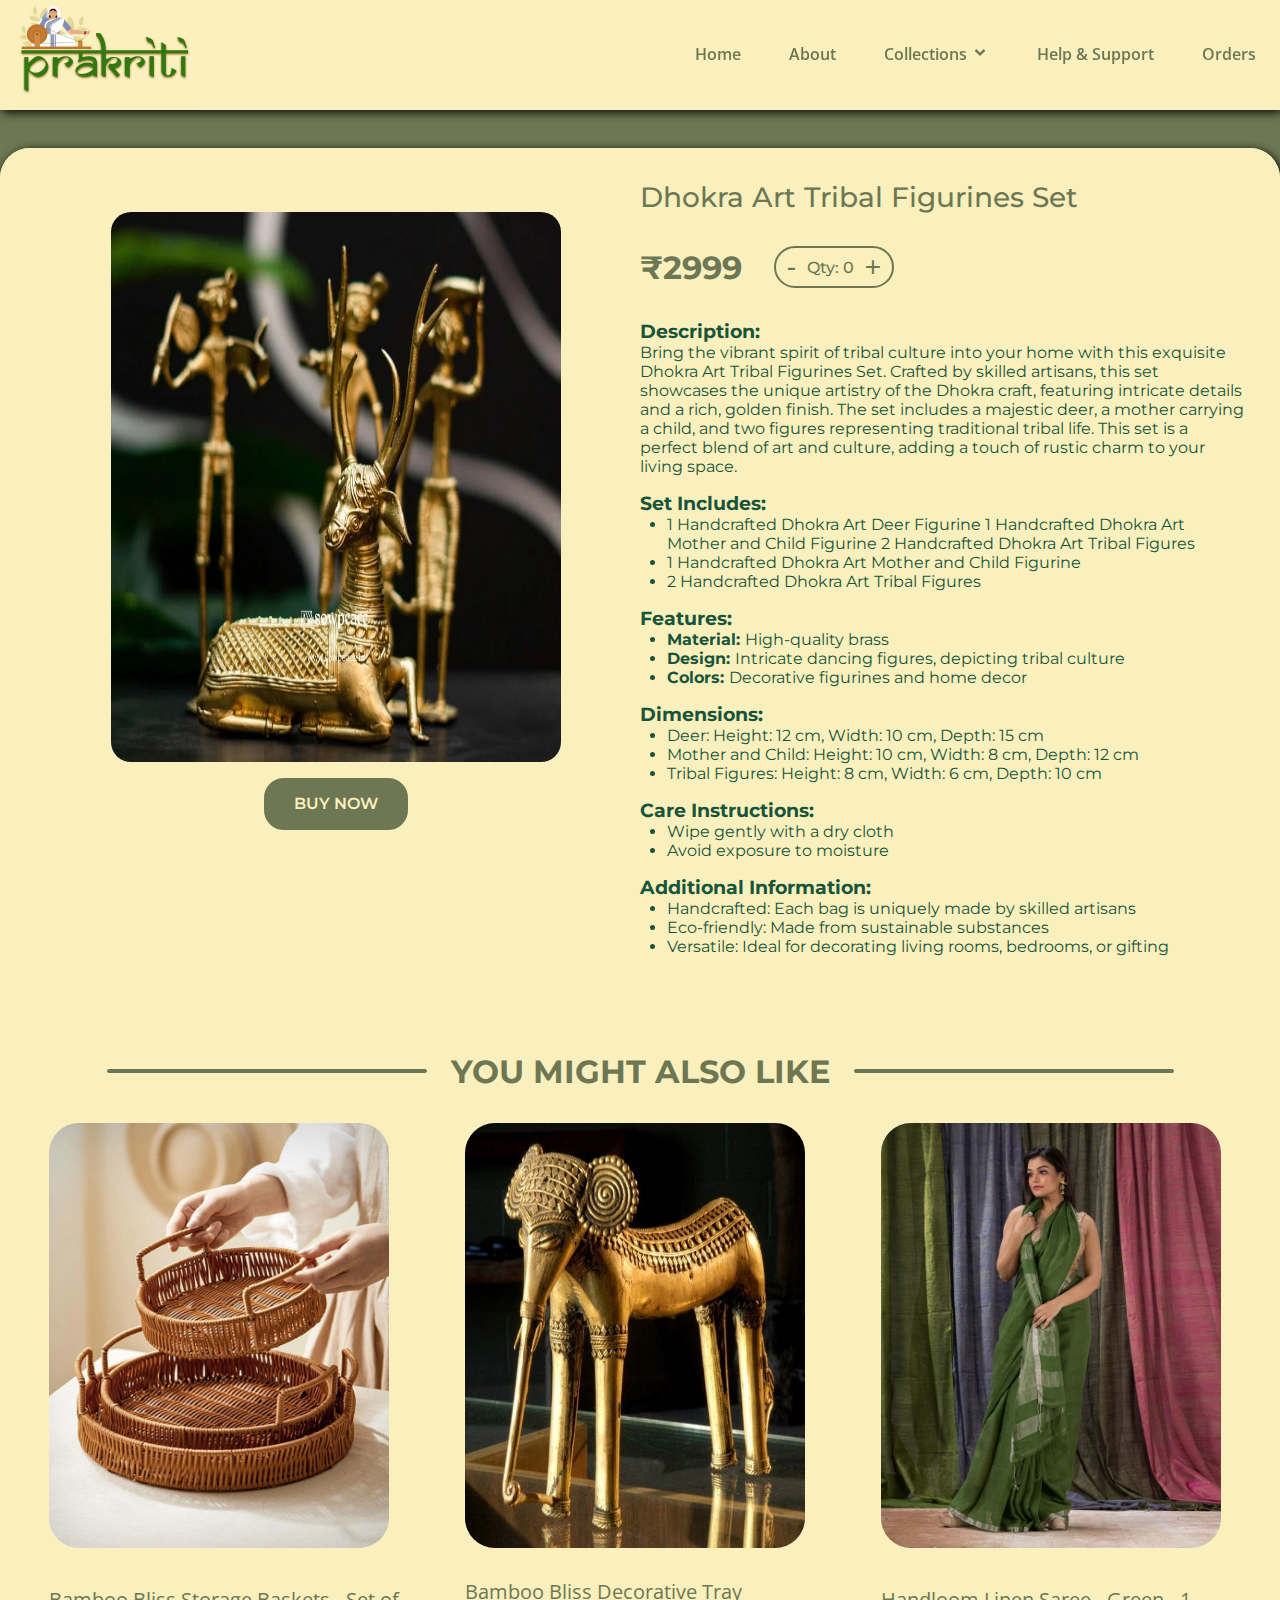
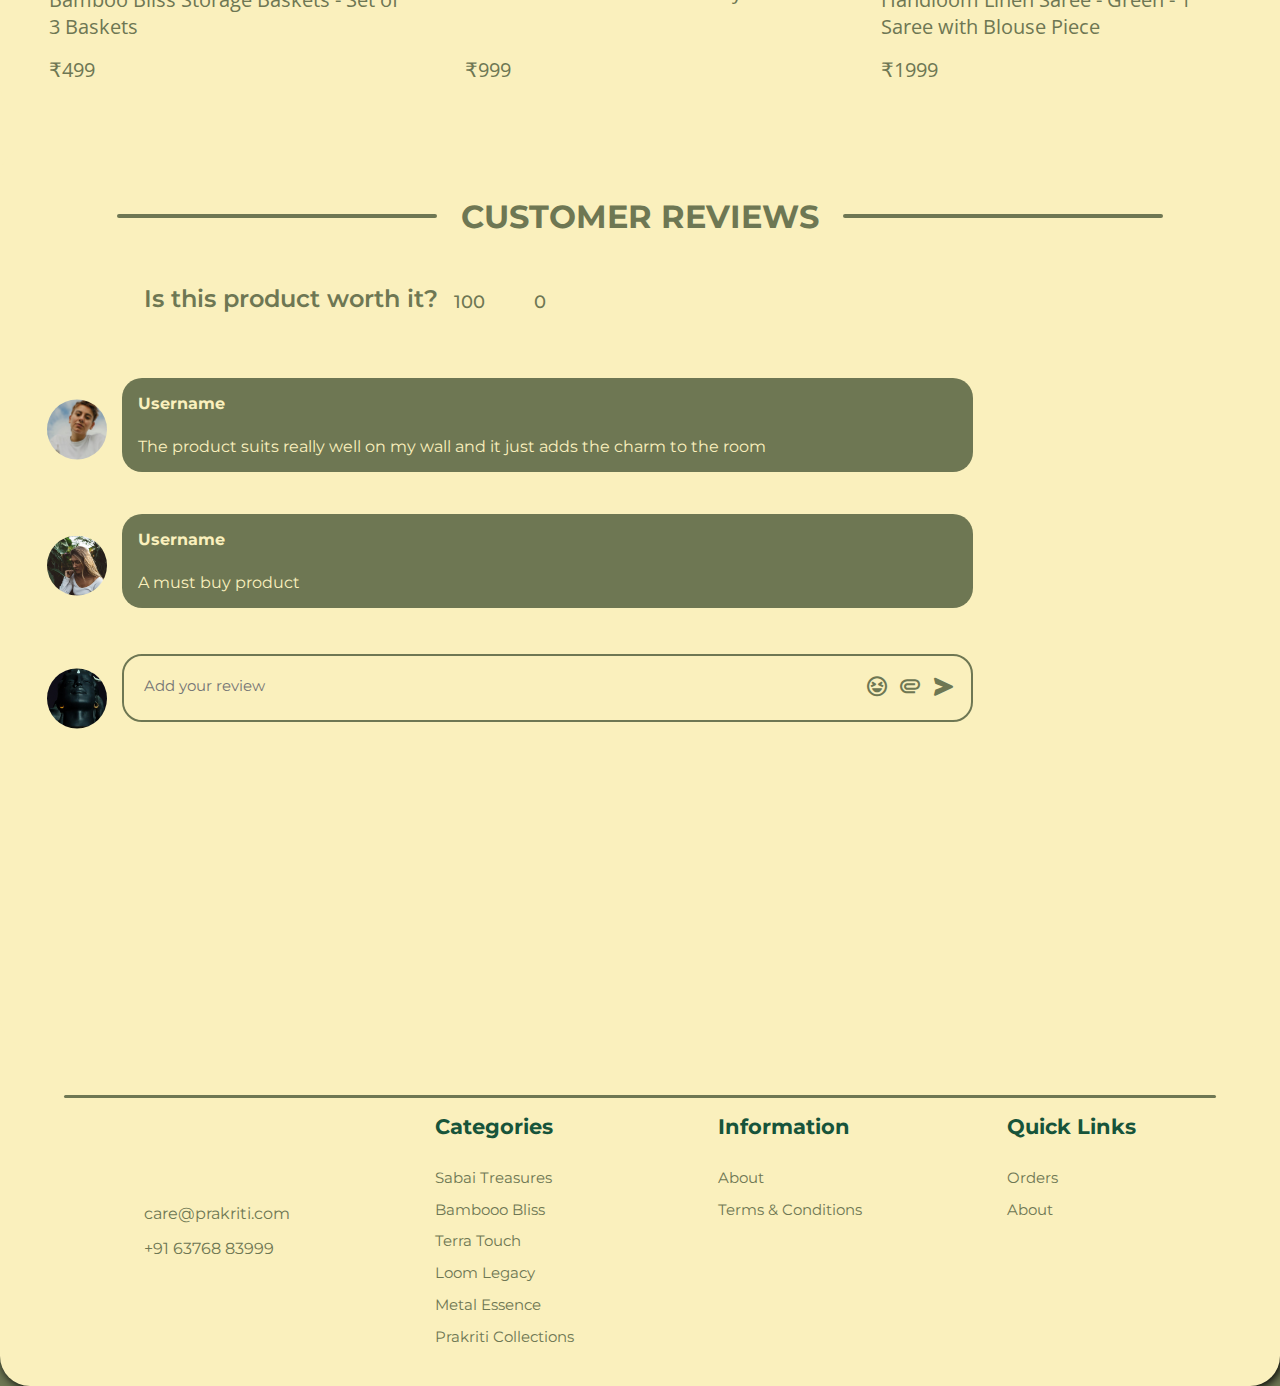
==== commit 01db739c: "links modified" ====
--- a/index.html
+++ b/index.html
@@ -30,7 +30,7 @@
 
 
             <ul id="menu">
-                <a href="#">
+                <a href="https://suryadash0967.github.io/prakriti-home/">
                     <li>Home</li>
                 </a>
                 <a href="https://suryadash0967.github.io/prakriti-about/">
@@ -95,14 +95,12 @@
 
 
                 </div>
-                <a href="#">
+                
+
+                <a href="https://suryadash0967.github.io/prakriti-help-support/">
                     <li>Help & Support</li>
                 </a>
-
-                <a href="#">
-                    <li>Wishlist <i class='bx bxs-heart'></i></li>
-                </a>
-                <a href="#">
+                <a href="https://suryadash0967.github.io/prakriti-orders/">
                     <li>Orders <i class="fa-solid fa-bag-shopping"></i></li>
                 </a>
             </ul>
@@ -114,7 +112,7 @@
 
 
         <div class="navbar-navigations">
-            <div class="options home"><a href="#">Home</a></div>
+            <div class="options home"><a href="https://suryadash0967.github.io/prakriti-home/">Home</a></div>
             <div class="options about"><a href="">About</a></div>
             <div class="options collections">
 
@@ -177,9 +175,9 @@
 
 
             </div>
-            <div class="options contact"><a href="#">Help & Support</a></div>
-            <div class="options wishlist"><a href="#">Wishlist <i class='bx bxs-heart'></i></a></div>
-            <div class="options orders"><a href="#">Orders</a></div>
+            
+            <div class="options wishlist"><a href="https://suryadash0967.github.io/prakriti-help-support/">Help & Support</a></div>
+            <div class="options orders"><a href="https://suryadash0967.github.io/prakriti-orders/">Orders</a></div>
         </div>
     </div>
 
@@ -304,7 +302,7 @@
             </div>
             <div class="products">
                 <figure>
-                    <img src="img4.jpg" class="figcaption-img">
+                    <img src="storage-baskets.jpg" class="figcaption-img">
                     <figcaption>
                         <p class="description"><a style="text-decoration: none; color: #6E7753;" href="https://suryadash0967.github.io/terra-touch-storage-jars/">
                                 Bamboo Bliss Storage Baskets - Set of 3 Baskets
@@ -451,13 +449,13 @@
                 <h3>Information</h3>
                 <div style="height: 0.2rem;"></div>
                 <div class="information"><a href="">About</a></div>
-                <div class="information"><a href="#">Help & Support</a></div>
+                
                 <div class="information"><a href="#">Terms & Conditions</a></div>
             </div>
             <div class="footer-quick-links-wrapper footer-head">
                 <h3>Quick Links</h3>
                 <div style="height: 0.2rem;"></div>
-                <div class="quick-links"><a href="#">Orders</a></div>
+                <div class="quick-links"><a href="https://suryadash0967.github.io/prakriti-orders/">Orders</a></div>
                 <div class="quick-links"><a href="">About</a></div>
             </div>
         </div>
--- a/styles.css
+++ b/styles.css
@@ -19,10 +19,15 @@
     height: 110px;
 }
 
-.navBar {
+.navBar {    
+    box-shadow: 2px 2px 10px #000;
+    width: 100%;
     background-color: #FAF0BD;
     display: flex;
     justify-content: space-between;
+    position: fixed;
+    top: 0px;
+    left: 0;
 }
 
 .navBar .navbar-navigations {
@@ -248,6 +253,7 @@
     width: 100%;
     height: 2.4rem;
     background-color: #6E7753;
+     margin-top: 110px;
 }
 
 .product-wrapper{
